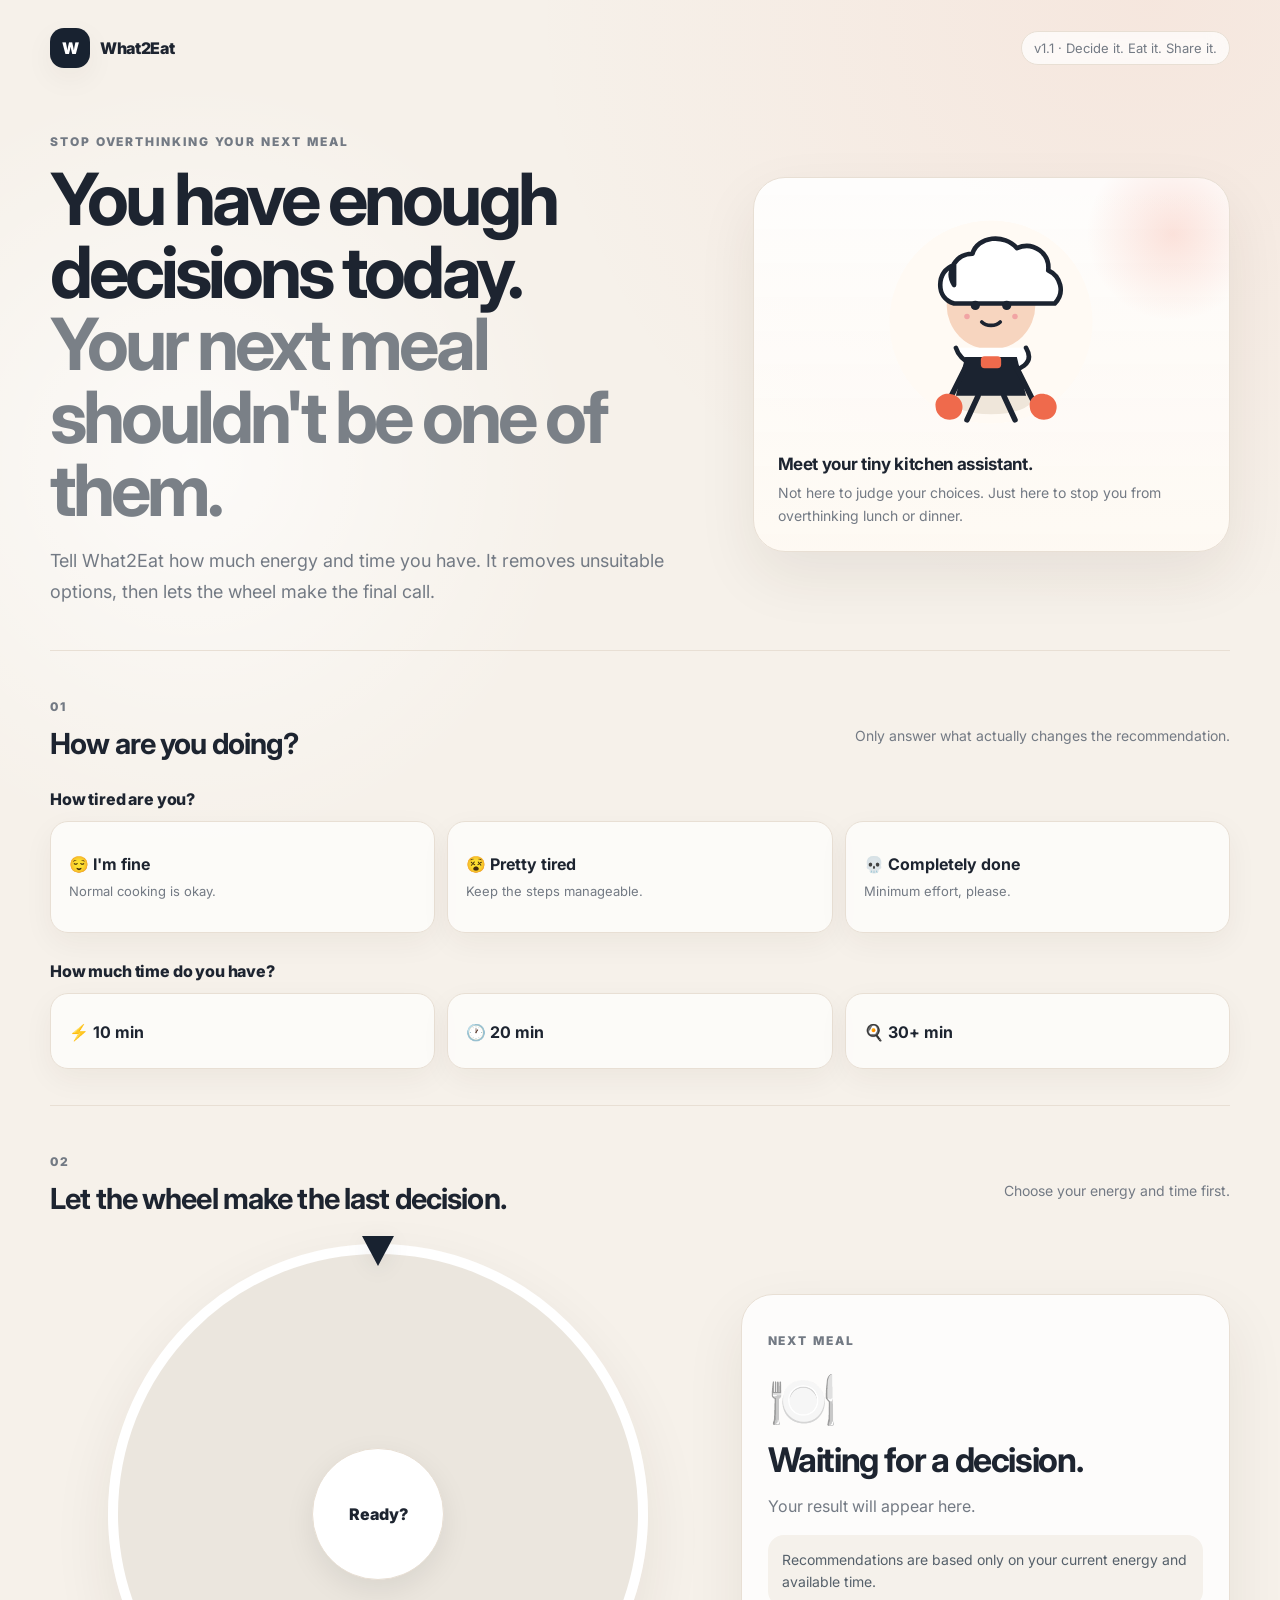
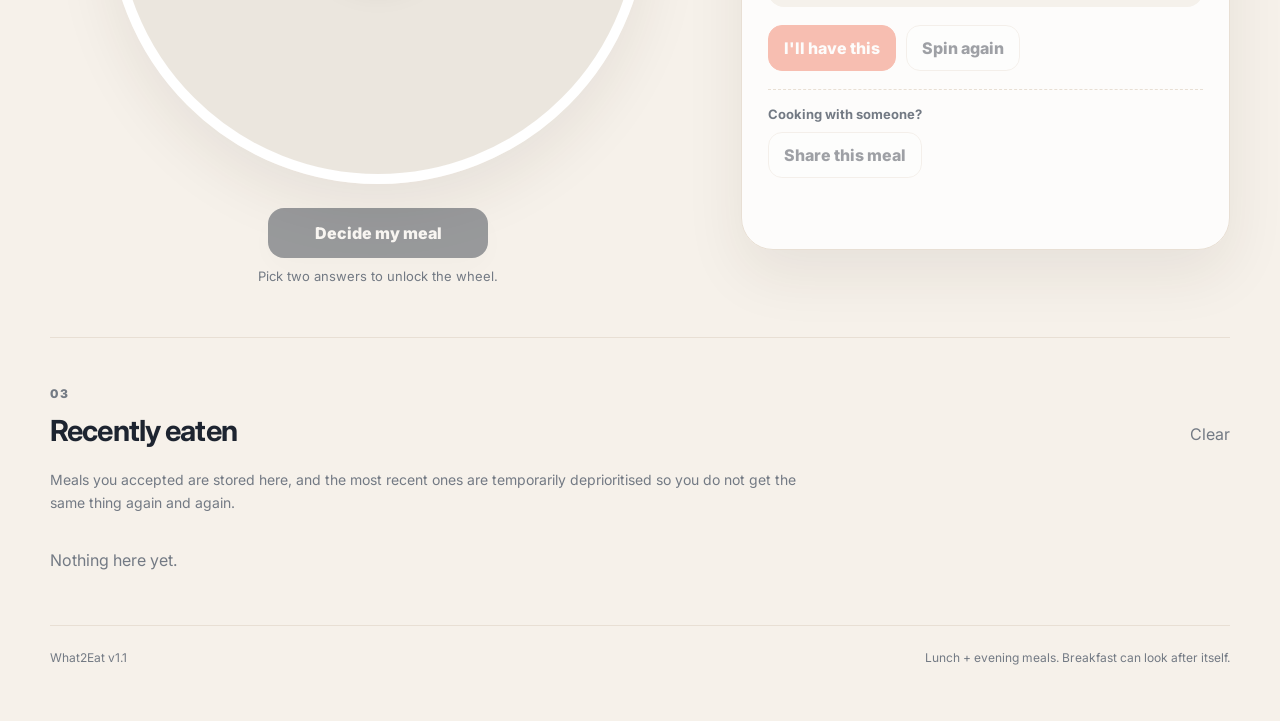
==== index.html @ 2f3a4f21 "Add files via upload" ====
<!doctype html>
<html lang="en">
<head>
  <meta charset="utf-8">
  <meta name="viewport" content="width=device-width,initial-scale=1">
  <meta name="theme-color" content="#f6f1ea">
  <meta name="description" content="What2Eat helps you decide your next meal based on your current energy and available time.">
  <title>What2Eat — Stop overthinking your next meal</title>
  <link rel="preconnect" href="https://fonts.googleapis.com">
  <link rel="preconnect" href="https://fonts.gstatic.com" crossorigin>
  <link href="https://fonts.googleapis.com/css2?family=Inter:wght@400;500;600;700;800;900&display=swap" rel="stylesheet">
  <link rel="stylesheet" href="./style.css">
</head>
<body>
  <main class="page">
    <header class="topbar">
      <a class="brand" href="./" aria-label="What2Eat home">
        <span class="brandmark">W</span>
        <span class="brandtext">What2Eat</span>
      </a>
      <span class="version">v1.1 · Decide it. Eat it. Share it.</span>
    </header>

    <section class="hero">
      <div class="hero-copy">
        <p class="eyebrow">STOP OVERTHINKING YOUR NEXT MEAL</p>
        <h1>You have enough decisions today.<br><span>Your next meal shouldn't be one of them.</span></h1>
        <p class="intro">Tell What2Eat how much energy and time you have. It removes unsuitable options, then lets the wheel make the final call.</p>
      </div>

      <aside class="chef-card" aria-label="What2Eat little chef illustration">
        <div class="chef-glow"></div>
        <svg class="chef-figure" viewBox="0 0 260 260" role="img" aria-label="Cute little chef mascot">
          <circle cx="130" cy="130" r="110" fill="#fffaf4"/>
          <ellipse cx="130" cy="214" rx="44" ry="16" fill="#efe6da"/>
          <circle cx="130" cy="112" r="48" fill="#f7d5bf"/>
          <path d="M90 90c-10-16 3-34 20-34 5-19 35-22 48-6 18-8 36 6 34 24 13 6 19 24 7 36H90c-10-3-15-11-15-20 0-10 5-18 15-22z" fill="#ffffff" stroke="#1b2330" stroke-width="5" stroke-linejoin="round"/>
          <path d="M92 158c10 34 96 34 76 0" fill="#ffffff" stroke="#1b2330" stroke-width="5" stroke-linecap="round"/>
          <circle cx="113" cy="112" r="5" fill="#1b2330"/>
          <circle cx="147" cy="112" r="5" fill="#1b2330"/>
          <path d="M120 130c5 5 15 5 20 0" stroke="#1b2330" stroke-width="4" stroke-linecap="round" fill="none"/>
          <path d="M102 168h56l10 42H92l10-42z" fill="#1b2330"/>
          <rect x="119" y="167" width="22" height="13" rx="4" fill="#ef6a4c"/>
          <path d="M105 174l-20 40" stroke="#1b2330" stroke-width="6" stroke-linecap="round"/>
          <path d="M155 174l20 40" stroke="#1b2330" stroke-width="6" stroke-linecap="round"/>
          <path d="M116 210l-12 26" stroke="#1b2330" stroke-width="6" stroke-linecap="round"/>
          <path d="M144 210l12 26" stroke="#1b2330" stroke-width="6" stroke-linecap="round"/>
          <path d="M80 208c12-2 23 8 18 20-6 13-27 9-28-6-1-7 3-12 10-14z" fill="#ef6a4c"/>
          <path d="M182 208c12-2 23 8 18 20-6 13-27 9-28-6-1-7 3-12 10-14z" fill="#ef6a4c"/>
          <circle cx="104" cy="124" r="3" fill="#f1a4a4"/>
          <circle cx="156" cy="124" r="3" fill="#f1a4a4"/>
        </svg>
        <div class="chef-caption">
          <strong>Meet your tiny kitchen assistant.</strong>
          <p>Not here to judge your choices. Just here to stop you from overthinking lunch or dinner.</p>
        </div>
      </aside>
    </section>

    <section class="block">
      <div class="heading">
        <div>
          <p class="step">01</p>
          <h2>How are you doing?</h2>
        </div>
        <p>Only answer what actually changes the recommendation.</p>
      </div>

      <div class="question">
        <p class="label">How tired are you?</p>
        <div class="grid three">
          <button class="choice" data-energy="fine" type="button">
            <b>😌 I'm fine</b>
            <span>Normal cooking is okay.</span>
          </button>
          <button class="choice" data-energy="tired" type="button">
            <b>😵 Pretty tired</b>
            <span>Keep the steps manageable.</span>
          </button>
          <button class="choice" data-energy="done" type="button">
            <b>💀 Completely done</b>
            <span>Minimum effort, please.</span>
          </button>
        </div>
      </div>

      <div class="question">
        <p class="label">How much time do you have?</p>
        <div class="grid three">
          <button class="choice time" data-time="10" type="button"><b>⚡ 10 min</b></button>
          <button class="choice time" data-time="20" type="button"><b>🕐 20 min</b></button>
          <button class="choice time" data-time="30plus" type="button"><b>🍳 30+ min</b></button>
        </div>
      </div>
    </section>

    <section class="block">
      <div class="heading">
        <div>
          <p class="step">02</p>
          <h2>Let the wheel make the last decision.</h2>
        </div>
        <p id="matchSummary">Choose your energy and time first.</p>
      </div>

      <div class="layout">
        <div class="wheelcol">
          <div class="wheelwrap">
            <div class="pointer" aria-hidden="true"></div>
            <div id="wheel" class="wheel"></div>
            <div id="labels" class="labels"></div>
            <div class="hub"><span id="hubText">Ready?</span></div>
          </div>
          <button id="spin" class="primary" type="button" disabled>Decide my meal</button>
          <p id="status" class="status">Pick two answers to unlock the wheel.</p>
        </div>

        <aside class="result">
          <p class="step">NEXT MEAL</p>
          <div id="emoji" class="emoji">🍽️</div>
          <h3 id="mealName">Waiting for a decision.</h3>
          <p id="meta" class="muted">Your result will appear here.</p>
          <div id="why" class="why">Recommendations are based only on your current energy and available time.</div>

          <div class="actions">
            <button id="accept" class="accept" type="button" disabled>I'll have this</button>
            <button id="again" class="secondary" type="button" disabled>Spin again</button>
          </div>

          <div class="share-panel">
            <p class="share-label">Cooking with someone?</p>
            <button id="share" class="share" type="button" disabled>Share this meal</button>
          </div>

          <p id="message" class="message"></p>
        </aside>
      </div>
    </section>

    <section class="block">
      <div class="heading">
        <div>
          <p class="step">03</p>
          <h2>Recently eaten</h2>
        </div>
        <button id="clear" class="clear" type="button">Clear</button>
      </div>
      <p class="recent-copy">Meals you accepted are stored here, and the most recent ones are temporarily deprioritised so you do not get the same thing again and again.</p>
      <div id="history" class="history">
        <p class="muted">Nothing here yet.</p>
      </div>
    </section>

    <footer>
      <span>What2Eat v1.1</span>
      <span>Lunch + evening meals. Breakfast can look after itself.</span>
    </footer>
  </main>

  <script src="./app.js"></script>
</body>
</html>
---- style.css ----
:root{
  --bg:#f6f1ea;
  --card:#fffdfa;
  --card-2:#fffaf4;
  --text:#1d2430;
  --muted:#737a84;
  --line:#e8dfd4;
  --dark:#182230;
  --accent:#ef6a4c;
  --accent-dark:#da5a3d;
  --accent-soft:#fff0eb;
  --shadow:0 24px 60px rgba(53,41,26,.08);
  --shadow-soft:0 10px 30px rgba(53,41,26,.05);
  --radius-lg:28px;
  --radius-md:18px;
}

*{box-sizing:border-box}
html{scroll-behavior:smooth}
body{
  margin:0;
  color:var(--text);
  font-family:"Inter",-apple-system,BlinkMacSystemFont,"Segoe UI",sans-serif;
  background:
    radial-gradient(circle at 90% 0%, rgba(239,106,76,.08), transparent 24%),
    radial-gradient(circle at 15% 20%, rgba(255,255,255,.7), transparent 18%),
    var(--bg);
}
button,a{font:inherit}
button{cursor:pointer}

.page{
  width:min(1180px,calc(100% - 32px));
  margin:auto;
  padding:28px 0 56px;
}

.topbar{
  display:flex;
  justify-content:space-between;
  align-items:center;
  gap:16px;
}
.brand{
  display:flex;
  align-items:center;
  gap:10px;
  color:var(--text);
  text-decoration:none;
}
.brandmark{
  width:40px;
  height:40px;
  border-radius:14px;
  background:var(--dark);
  color:white;
  display:grid;
  place-items:center;
  font-weight:900;
  box-shadow:var(--shadow-soft);
}
.brandtext{
  font-weight:850;
  letter-spacing:-.02em;
}
.version{
  font-size:13px;
  color:var(--muted);
  border:1px solid var(--line);
  border-radius:999px;
  background:rgba(255,255,255,.72);
  padding:8px 12px;
  backdrop-filter:blur(10px);
}

.hero{
  display:grid;
  grid-template-columns:minmax(0,1.05fr) minmax(280px,.75fr);
  gap:34px;
  align-items:center;
  padding:54px 0 42px;
}
.eyebrow,.step{
  font-size:12px;
  font-weight:850;
  letter-spacing:.16em;
  color:var(--muted);
}
h1{
  margin:14px 0 18px;
  font-size:clamp(42px,6vw,72px);
  line-height:1.01;
  letter-spacing:-.055em;
}
h1 span{color:#7a8087}
.intro{
  max-width:700px;
  margin:0;
  font-size:18px;
  line-height:1.75;
  color:var(--muted);
}

.chef-card{
  position:relative;
  overflow:hidden;
  border:1px solid var(--line);
  border-radius:32px;
  background:linear-gradient(180deg, rgba(255,255,255,.88), rgba(255,250,244,.92));
  padding:24px;
  box-shadow:var(--shadow);
}
.chef-glow{
  position:absolute;
  width:180px;
  height:180px;
  right:-34px;
  top:-34px;
  background:radial-gradient(circle, rgba(239,106,76,.18), transparent 68%);
  pointer-events:none;
}
.chef-figure{
  display:block;
  width:min(100%,240px);
  margin:0 auto 12px;
}
.chef-caption strong{
  display:block;
  font-size:17px;
  margin-bottom:8px;
  letter-spacing:-.02em;
}
.chef-caption p{
  margin:0;
  color:var(--muted);
  font-size:14px;
  line-height:1.6;
}

.block{
  border-top:1px solid var(--line);
  padding:36px 0;
}
.heading{
  display:flex;
  justify-content:space-between;
  align-items:end;
  gap:20px;
  margin-bottom:28px;
}
.heading h2{
  margin:6px 0 0;
  font-size:29px;
  letter-spacing:-.03em;
}
.heading > p{
  max-width:400px;
  color:var(--muted);
  font-size:14px;
  line-height:1.55;
  text-align:right;
}
.question + .question{margin-top:28px}
.label{
  margin:0 0 12px;
  font-weight:800;
  letter-spacing:-.01em;
}
.grid{
  display:grid;
  gap:12px;
}
.grid.three{
  grid-template-columns:repeat(3,1fr);
}
.choice{
  min-height:112px;
  text-align:left;
  border:1px solid var(--line);
  border-radius:var(--radius-md);
  background:rgba(255,255,255,.7);
  padding:18px 18px 16px;
  color:var(--text);
  transition:transform .16s ease, background .16s ease, border-color .16s ease, box-shadow .16s ease;
  box-shadow:var(--shadow-soft);
}
.choice:hover{
  transform:translateY(-2px);
  border-color:#d4c8b8;
}
.choice.selected{
  background:var(--dark);
  color:white;
  border-color:var(--dark);
}
.choice.selected span{color:#c9d0d8}
.choice b{
  display:block;
  font-size:16px;
  margin-bottom:8px;
}
.choice span{
  display:block;
  font-size:13px;
  line-height:1.5;
  color:var(--muted);
}
.choice.time{
  min-height:76px;
  display:flex;
  align-items:center;
}
.choice.time b{margin:0}

.layout{
  display:grid;
  grid-template-columns:minmax(0,1.1fr) minmax(330px,.82fr);
  gap:34px;
  align-items:center;
}
.wheelcol{
  display:flex;
  flex-direction:column;
  align-items:center;
}
.wheelwrap{
  position:relative;
  width:min(72vw,540px);
  aspect-ratio:1;
}
.pointer{
  position:absolute;
  z-index:8;
  left:50%;
  top:-8px;
  transform:translateX(-50%);
  width:0;
  height:0;
  border-left:16px solid transparent;
  border-right:16px solid transparent;
  border-top:30px solid var(--dark);
  filter:drop-shadow(0 6px 10px rgba(24,34,48,.08));
}
.wheel{
  position:absolute;
  inset:0;
  border-radius:50%;
  border:10px solid #ffffff;
  box-shadow:var(--shadow);
  transition:transform 1.35s cubic-bezier(.16,.77,.2,1);
}
.labels{
  position:absolute;
  inset:0;
  pointer-events:none;
}
.wheel-label{
  position:absolute;
  transform:translate(-50%,-50%);
  max-width:104px;
  text-align:center;
  font-size:12px;
  line-height:1.16;
  font-weight:800;
  color:#27303a;
  text-shadow:0 1px 0 rgba(255,255,255,.7);
}
.hub{
  position:absolute;
  z-index:5;
  left:50%;
  top:50%;
  transform:translate(-50%,-50%);
  width:132px;
  height:132px;
  border-radius:50%;
  background:white;
  border:1px solid var(--line);
  box-shadow:0 10px 30px rgba(0,0,0,.08);
  display:grid;
  place-items:center;
  text-align:center;
  padding:14px;
  font-weight:850;
}
.primary{
  margin-top:24px;
  border:0;
  border-radius:16px;
  background:var(--dark);
  color:white;
  min-width:220px;
  padding:15px 22px;
  font-weight:850;
  box-shadow:var(--shadow-soft);
}
.primary:disabled,
.accept:disabled,
.secondary:disabled,
.share:disabled{
  opacity:.42;
  cursor:not-allowed;
}
.status{
  min-height:20px;
  margin-top:10px;
  color:var(--muted);
  font-size:13px;
}

.result{
  border:1px solid var(--line);
  border-radius:32px;
  background:rgba(255,255,255,.82);
  box-shadow:var(--shadow);
  padding:26px;
}
.emoji{
  font-size:56px;
  margin:18px 0 8px;
}
.result h3{
  margin:0 0 10px;
  font-size:34px;
  line-height:1.04;
  letter-spacing:-.04em;
}
.muted{
  color:var(--muted);
  line-height:1.55;
}
.why{
  margin-top:16px;
  border-radius:16px;
  background:#f5f1eb;
  padding:14px;
  color:#55606a;
  font-size:14px;
  line-height:1.58;
}
.actions{
  display:flex;
  flex-wrap:wrap;
  gap:10px;
  margin-top:18px;
}
.accept,.secondary,.share{
  border-radius:14px;
  padding:12px 15px;
  font-weight:800;
}
.accept{
  border:1px solid var(--accent);
  background:var(--accent);
  color:white;
}
.accept:hover{background:var(--accent-dark)}
.secondary,.share{
  border:1px solid var(--line);
  background:white;
  color:var(--text);
}
.share-panel{
  margin-top:18px;
  padding-top:16px;
  border-top:1px dashed var(--line);
}
.share-label{
  margin:0 0 10px;
  color:var(--muted);
  font-size:13px;
  font-weight:700;
}
.message{
  min-height:18px;
  margin-top:14px;
  color:#bc4b35;
  font-size:13px;
  font-weight:700;
}

.clear{
  border:0;
  background:none;
  color:var(--muted);
  padding:4px 0;
}
.recent-copy{
  max-width:760px;
  margin:-8px 0 18px;
  color:var(--muted);
  font-size:14px;
  line-height:1.65;
}
.history{
  display:grid;
  grid-template-columns:repeat(3,1fr);
  gap:12px;
}
.historyitem{
  border:1px solid var(--line);
  border-radius:18px;
  background:rgba(255,255,255,.68);
  box-shadow:var(--shadow-soft);
  padding:14px;
}
.historyitem strong{
  display:block;
  letter-spacing:-.01em;
}
.historyitem span{
  display:block;
  margin-top:6px;
  color:var(--muted);
  font-size:12px;
}

footer{
  border-top:1px solid var(--line);
  padding-top:24px;
  color:var(--muted);
  font-size:12px;
  display:flex;
  justify-content:space-between;
  gap:16px;
}

button:focus-visible,
a:focus-visible{
  outline:3px solid rgba(239,106,76,.26);
  outline-offset:3px;
}

@media (max-width: 900px){
  .hero,.layout{
    grid-template-columns:1fr;
  }
  .chef-card{
    max-width:460px;
  }
  .wheelwrap{
    width:min(88vw,520px);
  }
  .history{
    grid-template-columns:1fr 1fr;
  }
}
@media (max-width: 640px){
  .page{
    width:min(100% - 24px,1180px);
    padding-top:18px;
  }
  .version{
    display:none;
  }
  .hero{
    padding:42px 0 34px;
  }
  h1{
    font-size:44px;
  }
  .intro{
    font-size:16px;
  }
  .heading{
    display:block;
  }
  .heading > p{
    text-align:left;
    margin-top:10px;
  }
  .grid.three{
    grid-template-columns:1fr;
  }
  .choice{
    min-height:auto;
  }
  .choice.time{
    min-height:66px;
  }
  .wheel-label{
    max-width:84px;
    font-size:10px;
  }
  .hub{
    width:106px;
    height:106px;
    font-size:13px;
  }
  .history{
    grid-template-columns:1fr;
  }
  footer{
    display:block;
  }
}
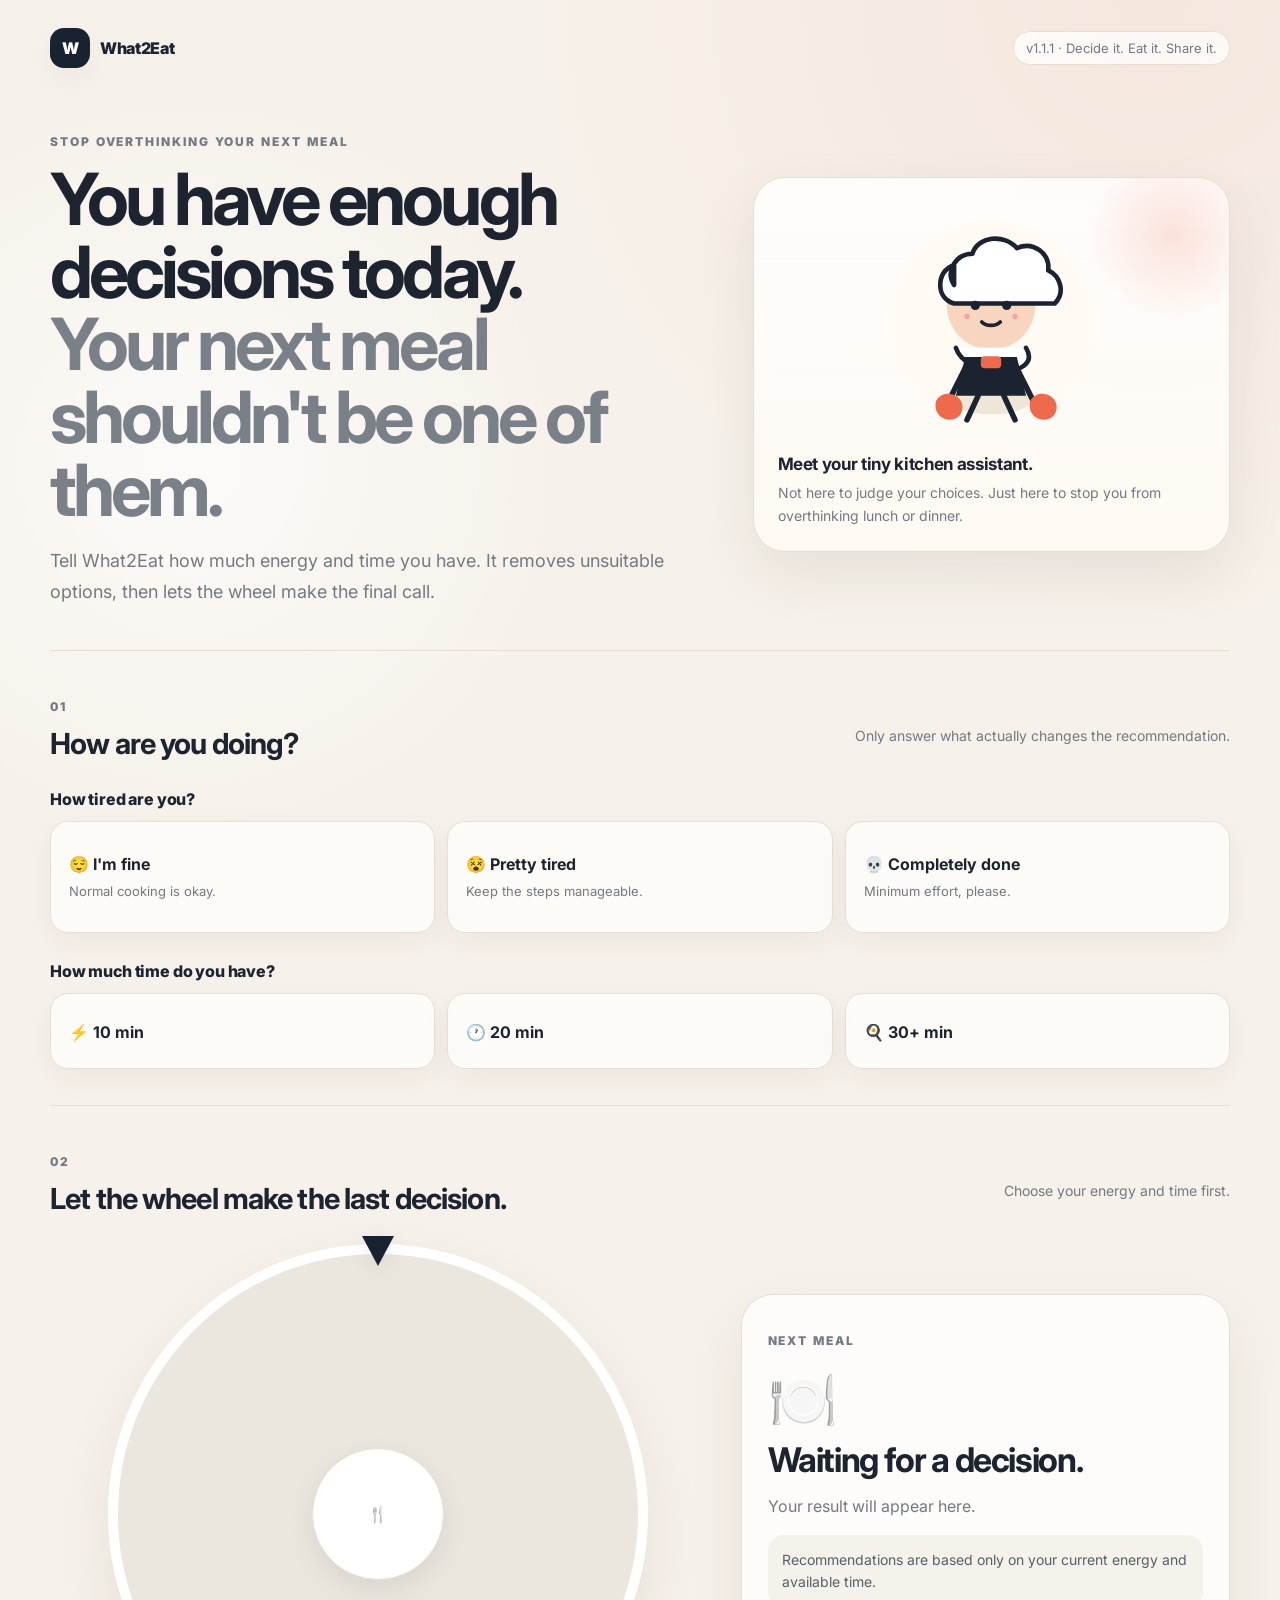
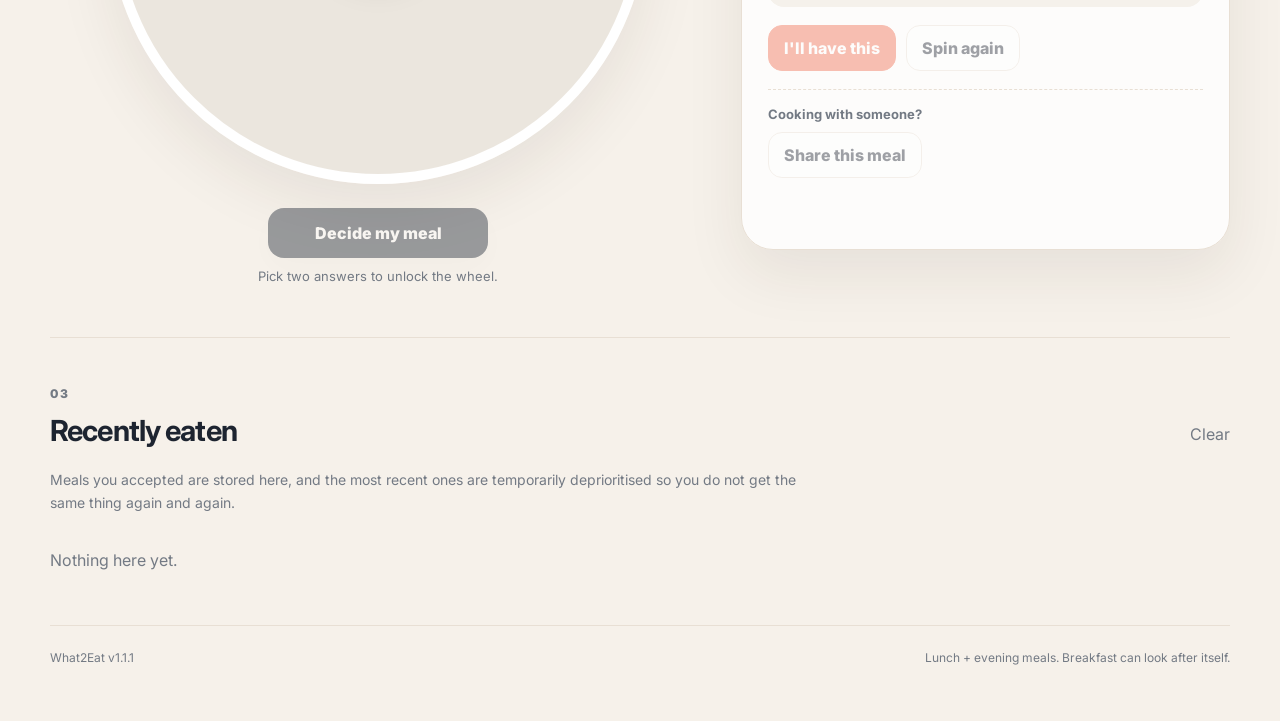
==== commit f8490100: "Add files via upload" ====
--- a/index.html
+++ b/index.html
@@ -18,7 +18,7 @@
         <span class="brandmark">W</span>
         <span class="brandtext">What2Eat</span>
       </a>
-      <span class="version">v1.1 · Decide it. Eat it. Share it.</span>
+      <span class="version">v1.1.1 · Decide it. Eat it. Share it.</span>
     </header>
 
     <section class="hero">
@@ -109,7 +109,7 @@
             <div class="pointer" aria-hidden="true"></div>
             <div id="wheel" class="wheel"></div>
             <div id="labels" class="labels"></div>
-            <div class="hub"><span id="hubText">Ready?</span></div>
+            <div class="hub" aria-hidden="true"><span id="hubText">🍴</span></div>
           </div>
           <button id="spin" class="primary" type="button" disabled>Decide my meal</button>
           <p id="status" class="status">Pick two answers to unlock the wheel.</p>
@@ -152,7 +152,7 @@
     </section>
 
     <footer>
-      <span>What2Eat v1.1</span>
+      <span>What2Eat v1.1.1</span>
       <span>Lunch + evening meals. Breakfast can look after itself.</span>
     </footer>
   </main>
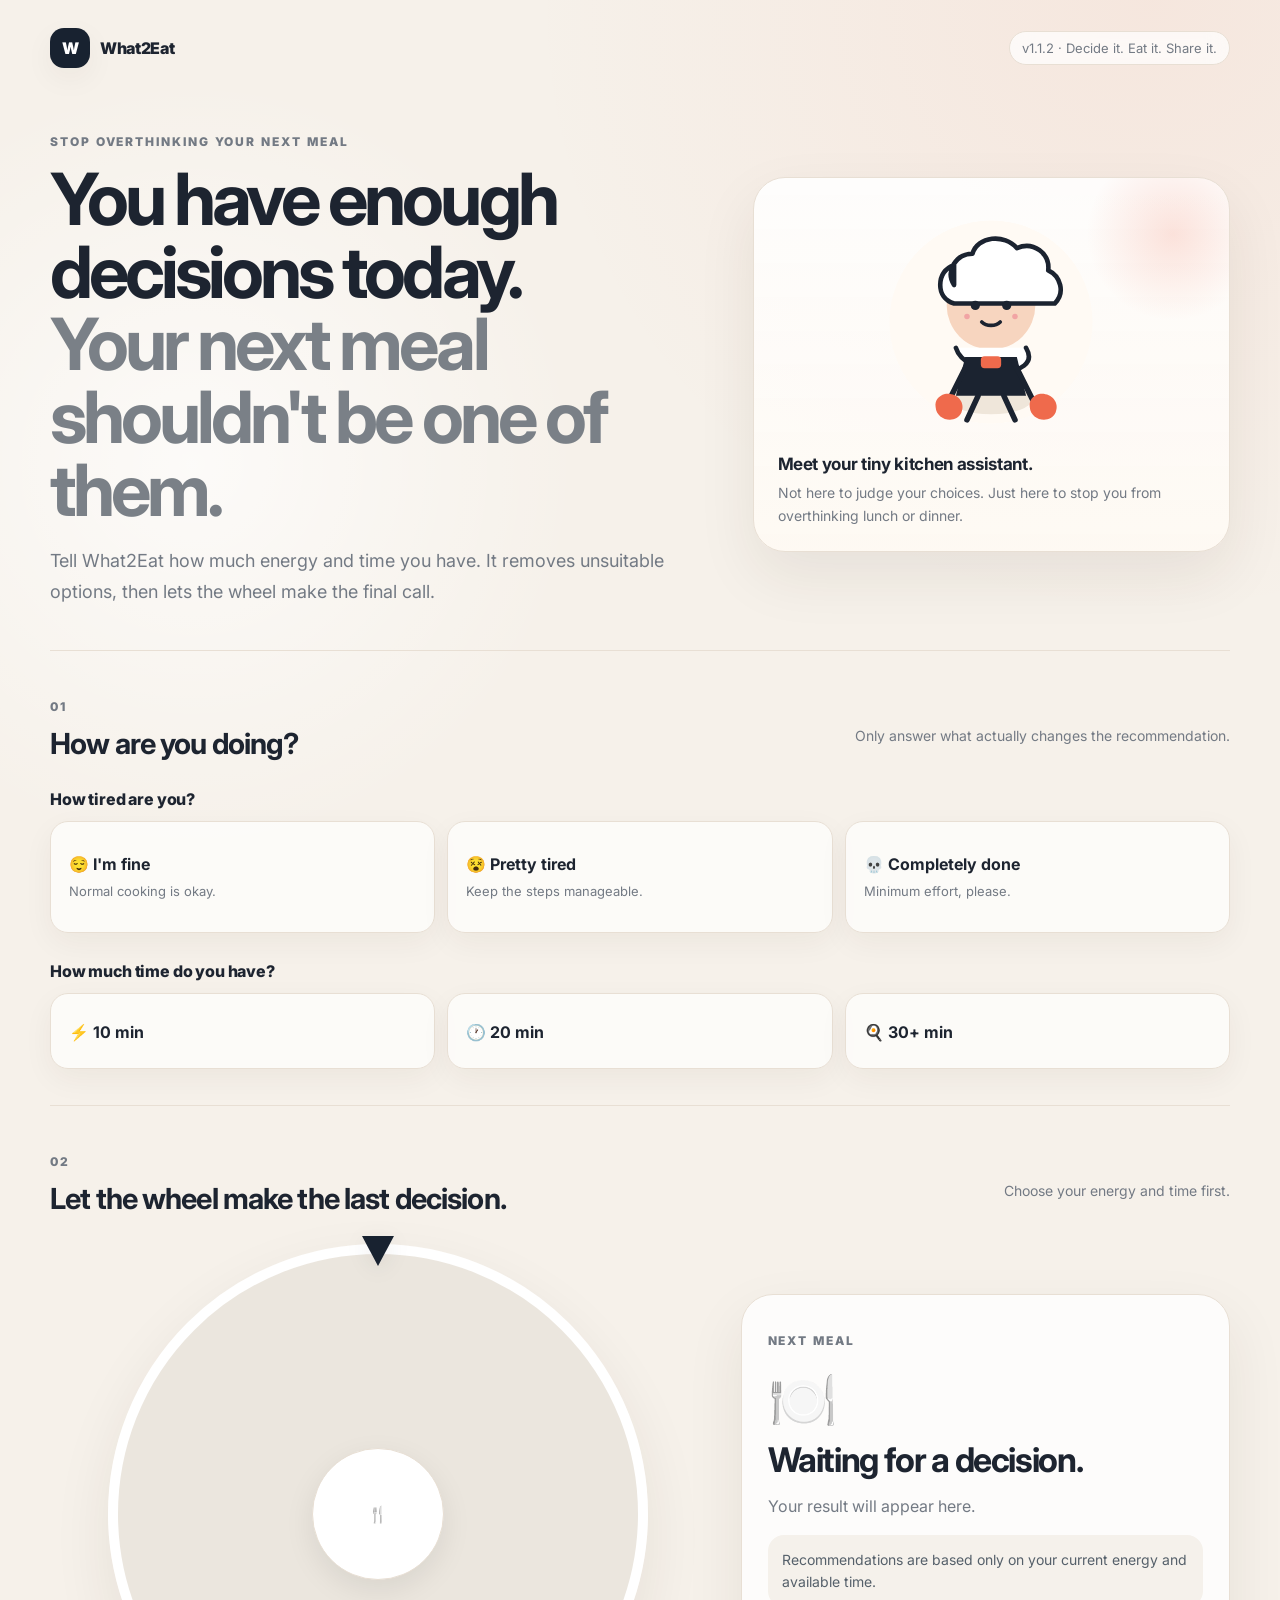
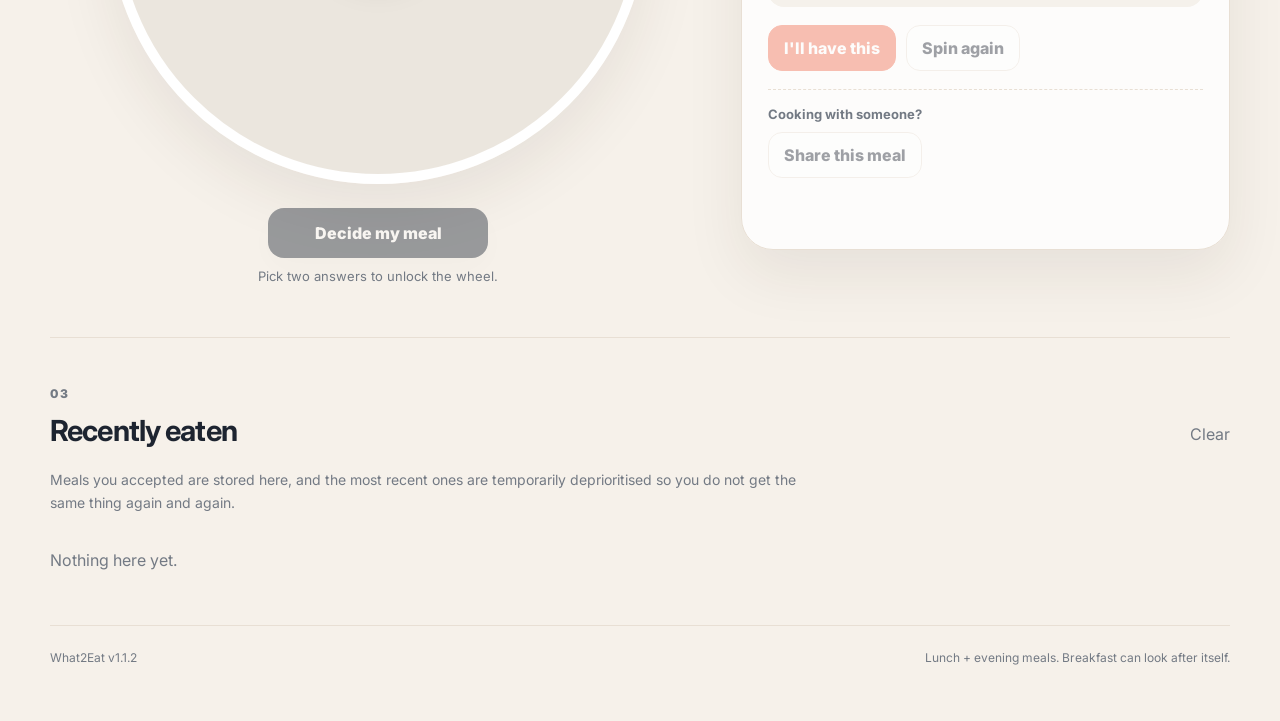
==== commit f6d64166: "Add files via upload" ====
--- a/index.html
+++ b/index.html
@@ -9,7 +9,7 @@
   <link rel="preconnect" href="https://fonts.googleapis.com">
   <link rel="preconnect" href="https://fonts.gstatic.com" crossorigin>
   <link href="https://fonts.googleapis.com/css2?family=Inter:wght@400;500;600;700;800;900&display=swap" rel="stylesheet">
-  <link rel="stylesheet" href="./style.css">
+  <link rel="stylesheet" href="./style.css?v=1.1.2">
 </head>
 <body>
   <main class="page">
@@ -18,7 +18,7 @@
         <span class="brandmark">W</span>
         <span class="brandtext">What2Eat</span>
       </a>
-      <span class="version">v1.1.1 · Decide it. Eat it. Share it.</span>
+      <span class="version">v1.1.2 · Decide it. Eat it. Share it.</span>
     </header>
 
     <section class="hero">
@@ -108,8 +108,7 @@
           <div class="wheelwrap">
             <div class="pointer" aria-hidden="true"></div>
             <div id="wheel" class="wheel"></div>
-            <div id="labels" class="labels"></div>
-            <div class="hub" aria-hidden="true"><span id="hubText">🍴</span></div>
+              <div class="hub" aria-hidden="true"><span id="hubText">🍴</span></div>
           </div>
           <button id="spin" class="primary" type="button" disabled>Decide my meal</button>
           <p id="status" class="status">Pick two answers to unlock the wheel.</p>
@@ -152,11 +151,11 @@
     </section>
 
     <footer>
-      <span>What2Eat v1.1.1</span>
+      <span>What2Eat v1.1.2</span>
       <span>Lunch + evening meals. Breakfast can look after itself.</span>
     </footer>
   </main>
 
-  <script src="./app.js"></script>
+  <script src="./app.js?v=1.1.2"></script>
 </body>
 </html>
--- a/style.css
+++ b/style.css
@@ -250,22 +250,6 @@
   box-shadow:var(--shadow);
   transition:transform 1.35s cubic-bezier(.16,.77,.2,1);
 }
-.labels{
-  position:absolute;
-  inset:0;
-  pointer-events:none;
-}
-.wheel-label{
-  position:absolute;
-  transform:translate(-50%,-50%);
-  max-width:104px;
-  text-align:center;
-  font-size:12px;
-  line-height:1.16;
-  font-weight:800;
-  color:#27303a;
-  text-shadow:0 1px 0 rgba(255,255,255,.7);
-}
 .hub{
   position:absolute;
   z-index:5;
@@ -479,10 +463,6 @@
   .choice.time{
     min-height:66px;
   }
-  .wheel-label{
-    max-width:84px;
-    font-size:10px;
-  }
   .hub{
     width:106px;
     height:106px;
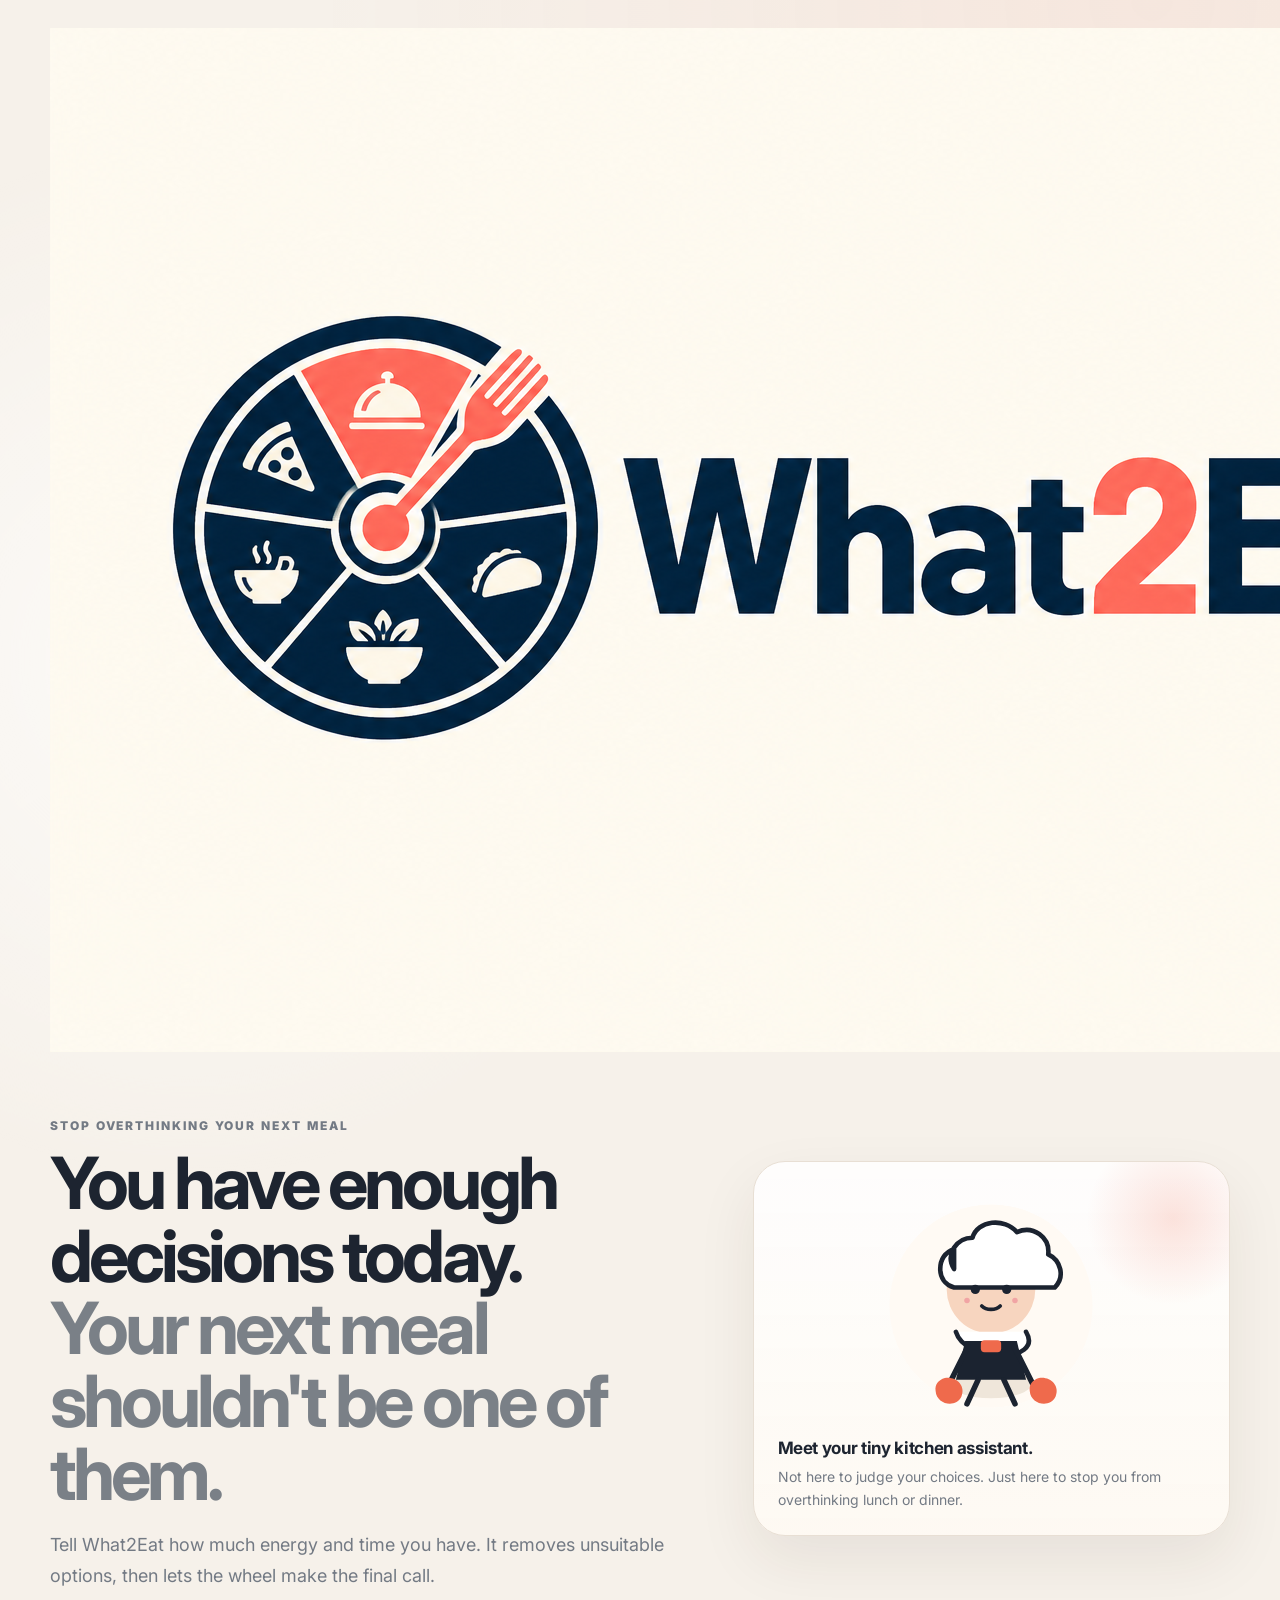
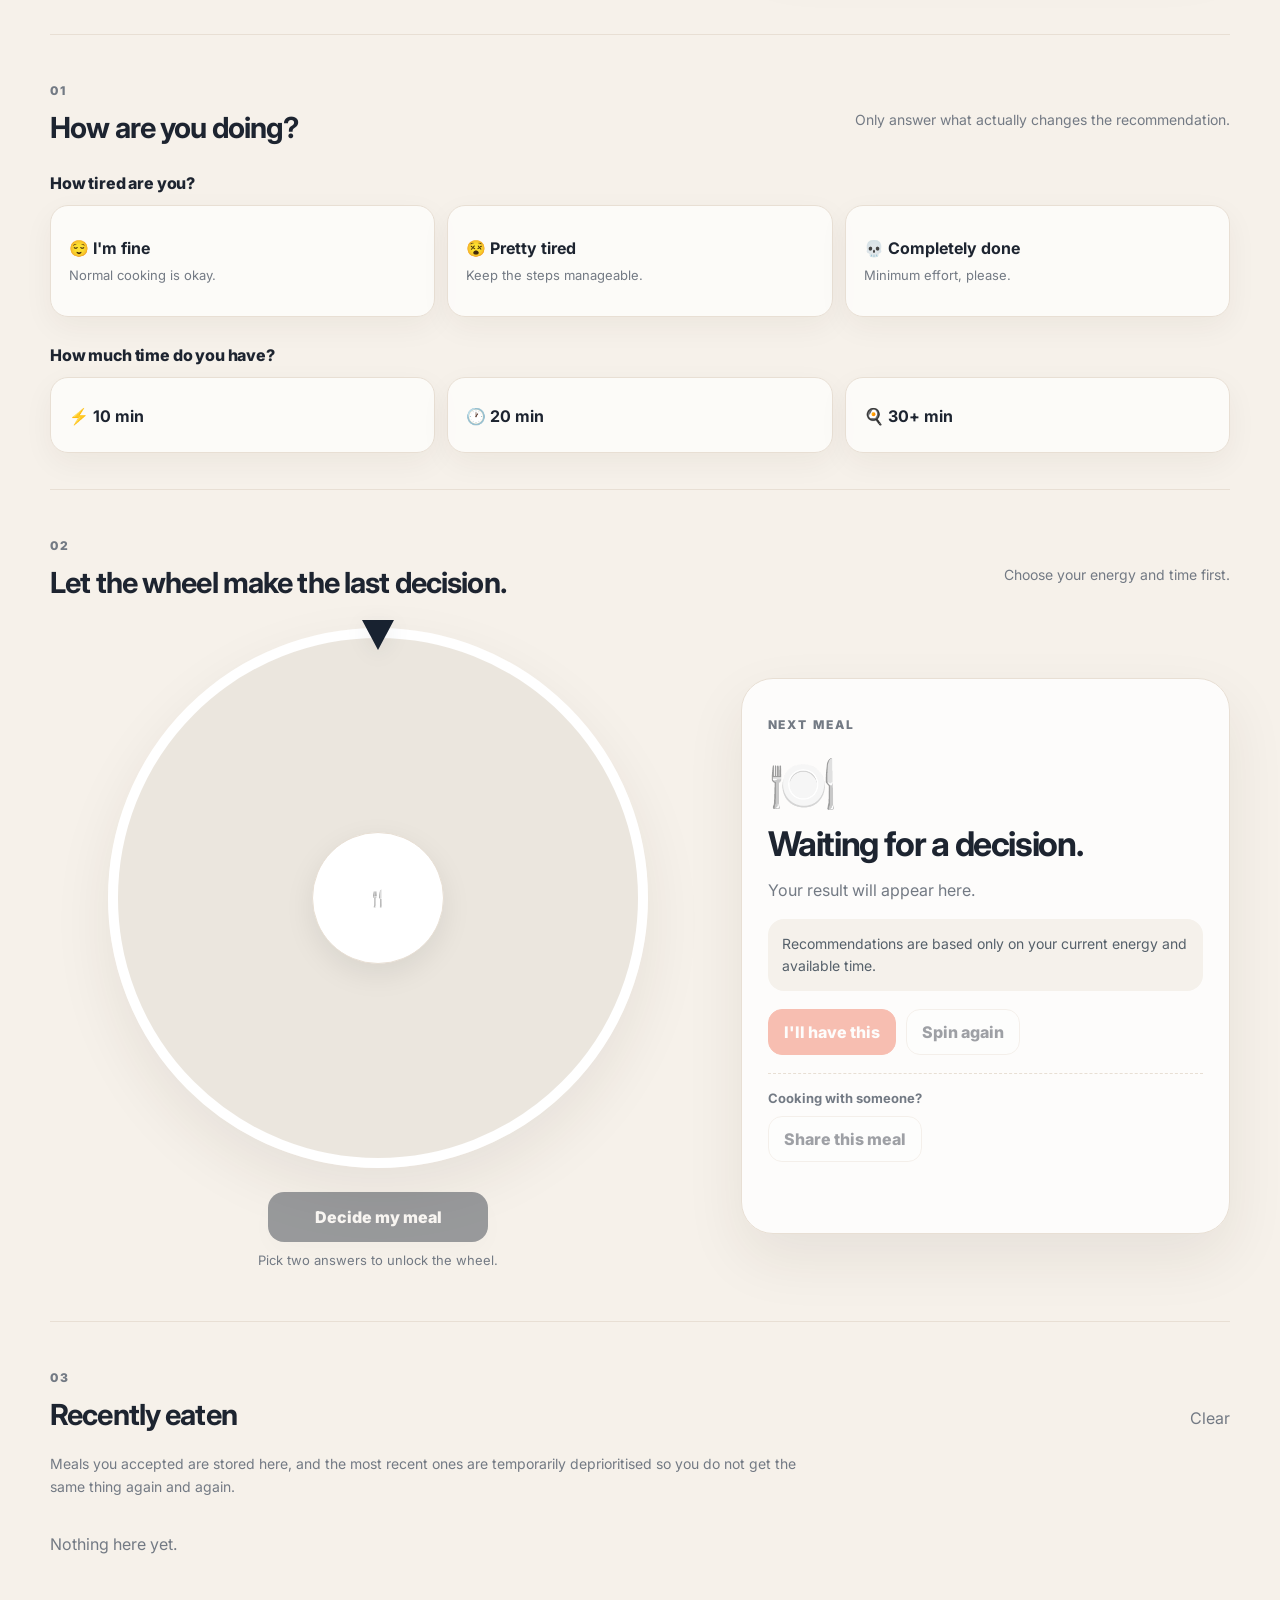
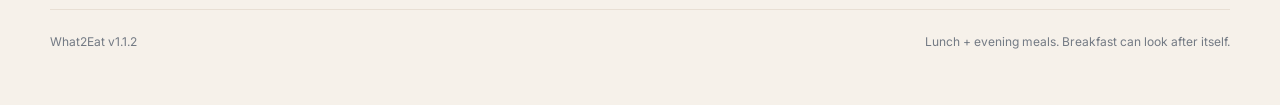
==== commit 079f9d17: "Replace brand text with logo image" ====
--- a/index.html
+++ b/index.html
@@ -15,8 +15,11 @@
   <main class="page">
     <header class="topbar">
       <a class="brand" href="./" aria-label="What2Eat home">
-        <span class="brandmark">W</span>
-        <span class="brandtext">What2Eat</span>
+        <img
+          src="./what2eat-logo.png"
+          alt="What2Eat"
+          class="brand-logo"
+        >
       </a>
       <span class="version">v1.1.2 · Decide it. Eat it. Share it.</span>
     </header>
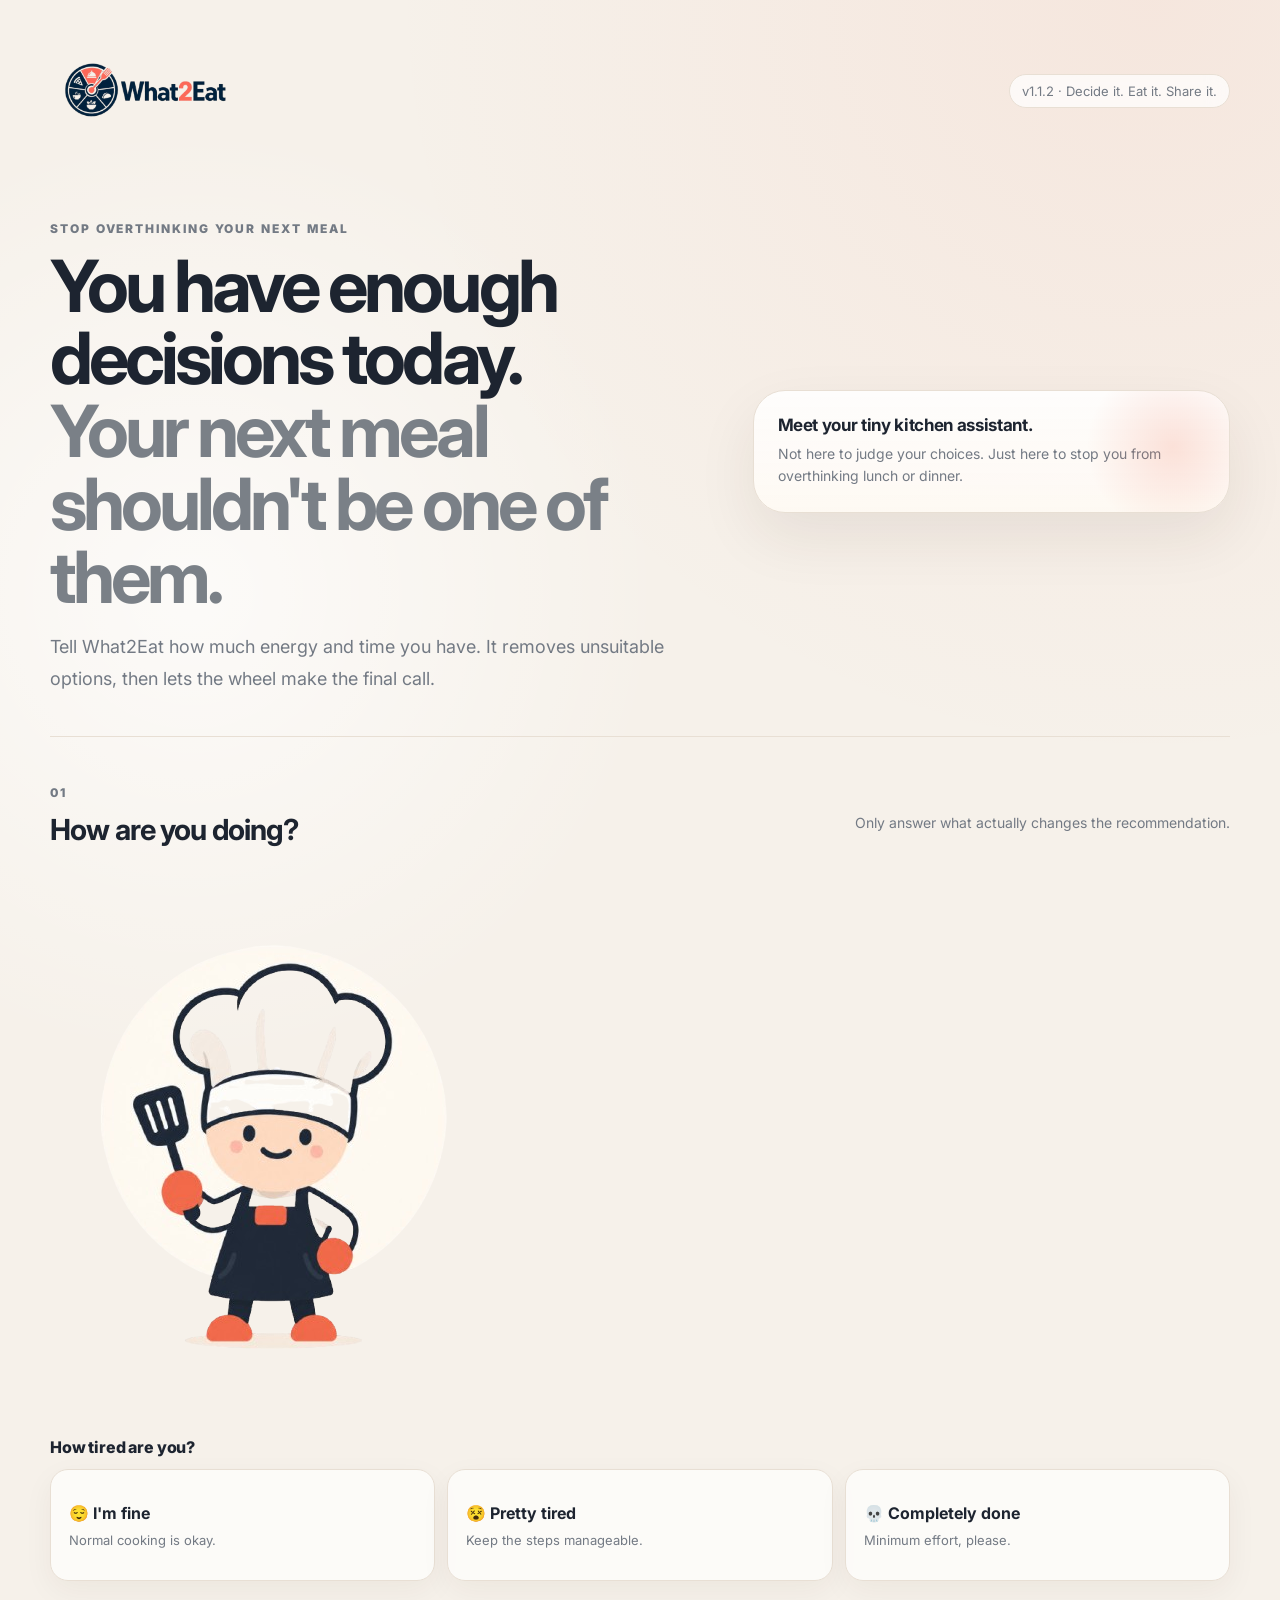
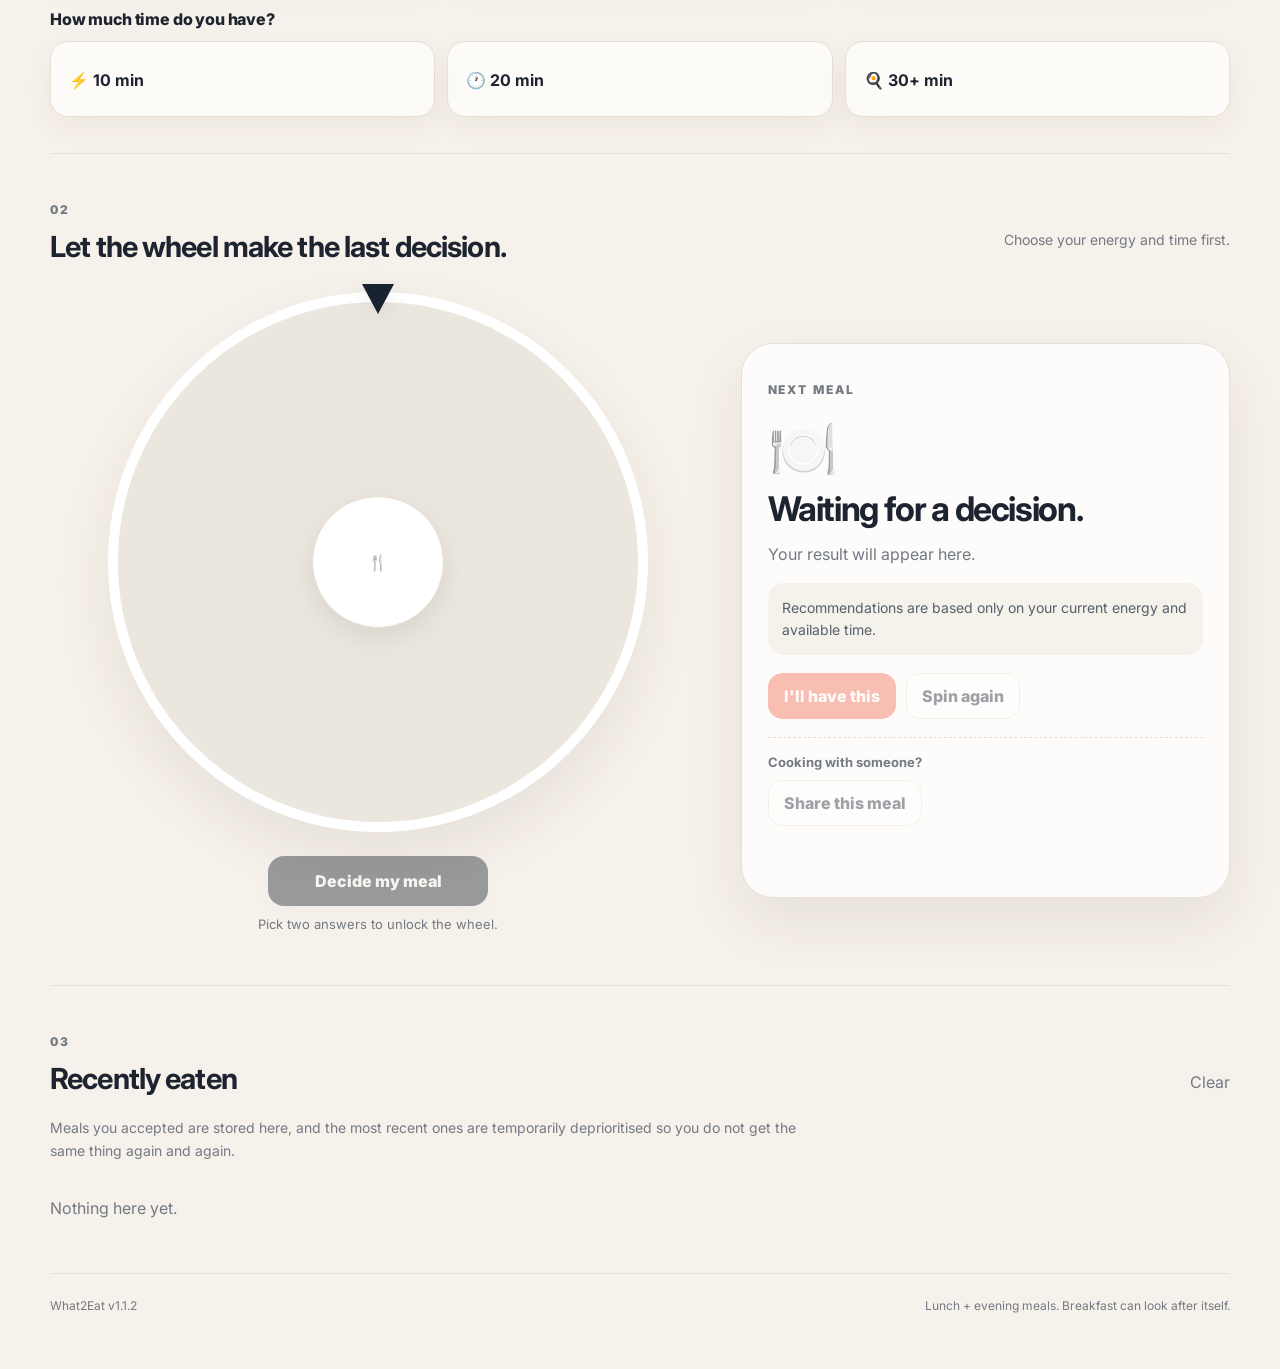
==== commit dd5a9da4: "Replace SVG chef illustration with image Removed SVG chef illustration and added an image of the che" ====
--- a/index.html
+++ b/index.html
@@ -33,26 +33,7 @@
 
       <aside class="chef-card" aria-label="What2Eat little chef illustration">
         <div class="chef-glow"></div>
-        <svg class="chef-figure" viewBox="0 0 260 260" role="img" aria-label="Cute little chef mascot">
-          <circle cx="130" cy="130" r="110" fill="#fffaf4"/>
-          <ellipse cx="130" cy="214" rx="44" ry="16" fill="#efe6da"/>
-          <circle cx="130" cy="112" r="48" fill="#f7d5bf"/>
-          <path d="M90 90c-10-16 3-34 20-34 5-19 35-22 48-6 18-8 36 6 34 24 13 6 19 24 7 36H90c-10-3-15-11-15-20 0-10 5-18 15-22z" fill="#ffffff" stroke="#1b2330" stroke-width="5" stroke-linejoin="round"/>
-          <path d="M92 158c10 34 96 34 76 0" fill="#ffffff" stroke="#1b2330" stroke-width="5" stroke-linecap="round"/>
-          <circle cx="113" cy="112" r="5" fill="#1b2330"/>
-          <circle cx="147" cy="112" r="5" fill="#1b2330"/>
-          <path d="M120 130c5 5 15 5 20 0" stroke="#1b2330" stroke-width="4" stroke-linecap="round" fill="none"/>
-          <path d="M102 168h56l10 42H92l10-42z" fill="#1b2330"/>
-          <rect x="119" y="167" width="22" height="13" rx="4" fill="#ef6a4c"/>
-          <path d="M105 174l-20 40" stroke="#1b2330" stroke-width="6" stroke-linecap="round"/>
-          <path d="M155 174l20 40" stroke="#1b2330" stroke-width="6" stroke-linecap="round"/>
-          <path d="M116 210l-12 26" stroke="#1b2330" stroke-width="6" stroke-linecap="round"/>
-          <path d="M144 210l12 26" stroke="#1b2330" stroke-width="6" stroke-linecap="round"/>
-          <path d="M80 208c12-2 23 8 18 20-6 13-27 9-28-6-1-7 3-12 10-14z" fill="#ef6a4c"/>
-          <path d="M182 208c12-2 23 8 18 20-6 13-27 9-28-6-1-7 3-12 10-14z" fill="#ef6a4c"/>
-          <circle cx="104" cy="124" r="3" fill="#f1a4a4"/>
-          <circle cx="156" cy="124" r="3" fill="#f1a4a4"/>
-        </svg>
+        
         <div class="chef-caption">
           <strong>Meet your tiny kitchen assistant.</strong>
           <p>Not here to judge your choices. Just here to stop you from overthinking lunch or dinner.</p>
@@ -68,7 +49,13 @@
         </div>
         <p>Only answer what actually changes the recommendation.</p>
       </div>
-
+      
+      <img
+        src="./chef-assistant.png"
+        alt="What2Eat chef assistant"
+        class="chef-image"
+      >
+      
       <div class="question">
         <p class="label">How tired are you?</p>
         <div class="grid three">
--- a/style.css
+++ b/style.css
@@ -49,20 +49,16 @@
   color:var(--text);
   text-decoration:none;
 }
-.brandmark{
-  width:40px;
-  height:40px;
-  border-radius:14px;
-  background:var(--dark);
-  color:white;
-  display:grid;
-  place-items:center;
-  font-weight:900;
-  box-shadow:var(--shadow-soft);
-}
-.brandtext{
-  font-weight:850;
-  letter-spacing:-.02em;
+.brand-logo{
+  display:block;
+  width:190px;
+  height:auto;
+  object-fit:contain;
+}
+@media (max-width:640px){
+  .brand-logo{
+    width:150px;
+  }
 }
 .version{
   font-size:13px;
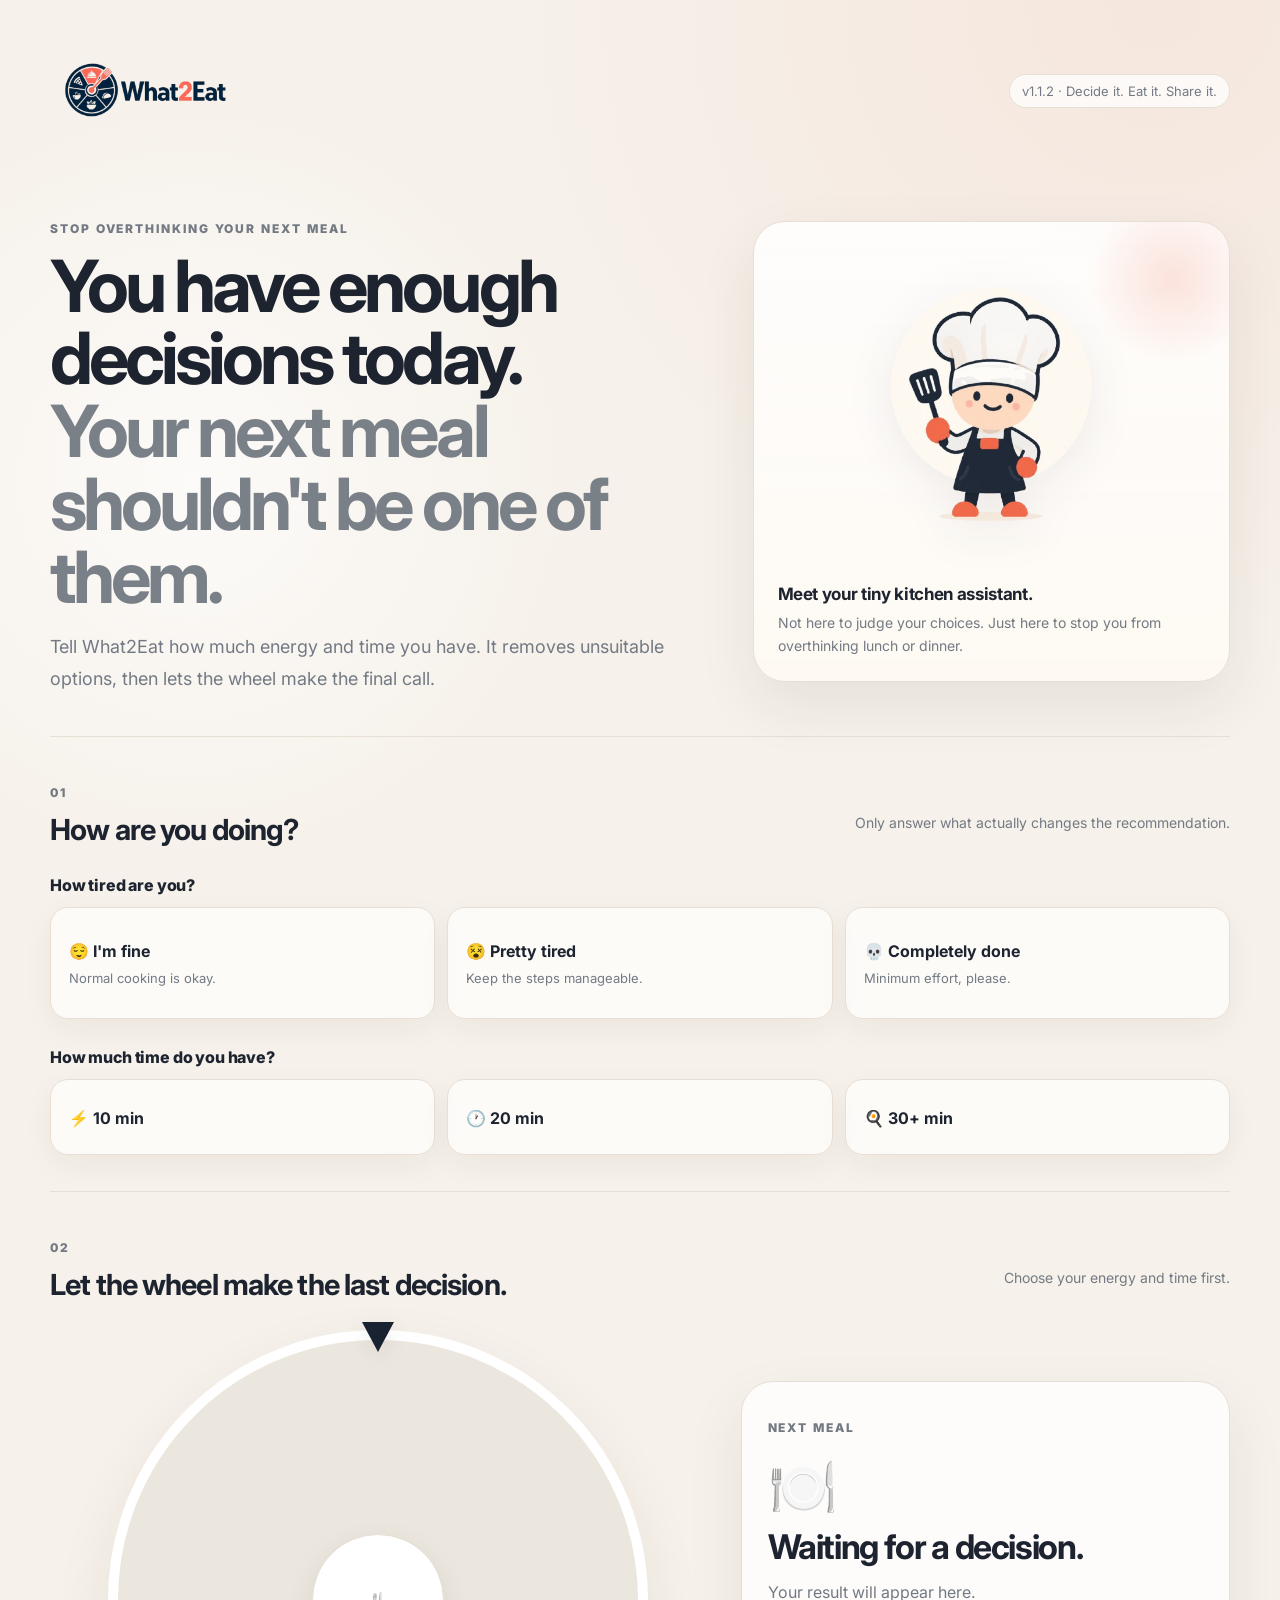
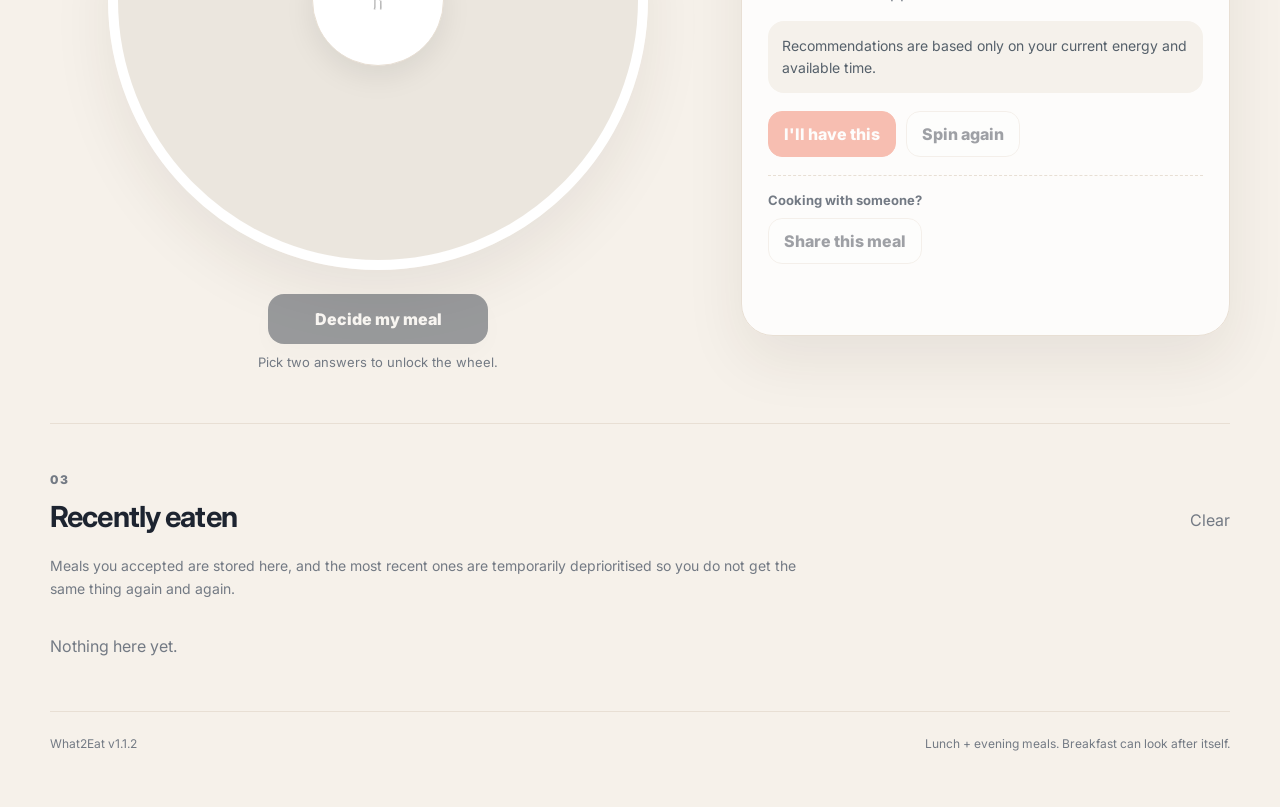
==== commit 93bb1201: "Remove duplicate chef assistant image Removed duplicate chef assistant image from index.html." ====
--- a/index.html
+++ b/index.html
@@ -33,7 +33,13 @@
 
       <aside class="chef-card" aria-label="What2Eat little chef illustration">
         <div class="chef-glow"></div>
-        
+
+        <img
+          src="./chef-assistant.png"
+          alt="What2Eat chef assistant"
+          class="chef-image"
+        >
+
         <div class="chef-caption">
           <strong>Meet your tiny kitchen assistant.</strong>
           <p>Not here to judge your choices. Just here to stop you from overthinking lunch or dinner.</p>
@@ -49,12 +55,6 @@
         </div>
         <p>Only answer what actually changes the recommendation.</p>
       </div>
-      
-      <img
-        src="./chef-assistant.png"
-        alt="What2Eat chef assistant"
-        class="chef-image"
-      >
       
       <div class="question">
         <p class="label">How tired are you?</p>
--- a/style.css
+++ b/style.css
@@ -116,10 +116,13 @@
   background:radial-gradient(circle, rgba(239,106,76,.18), transparent 68%);
   pointer-events:none;
 }
-.chef-figure{
-  display:block;
-  width:min(100%,240px);
-  margin:0 auto 12px;
+.chef-image{
+  display:block;
+  width:min(100%, 260px);
+  height:auto;
+  object-fit:contain;
+  margin:0 auto 14px;
+  filter:drop-shadow(0 10px 22px rgba(24,34,48,.08));
 }
 .chef-caption strong{
   display:block;
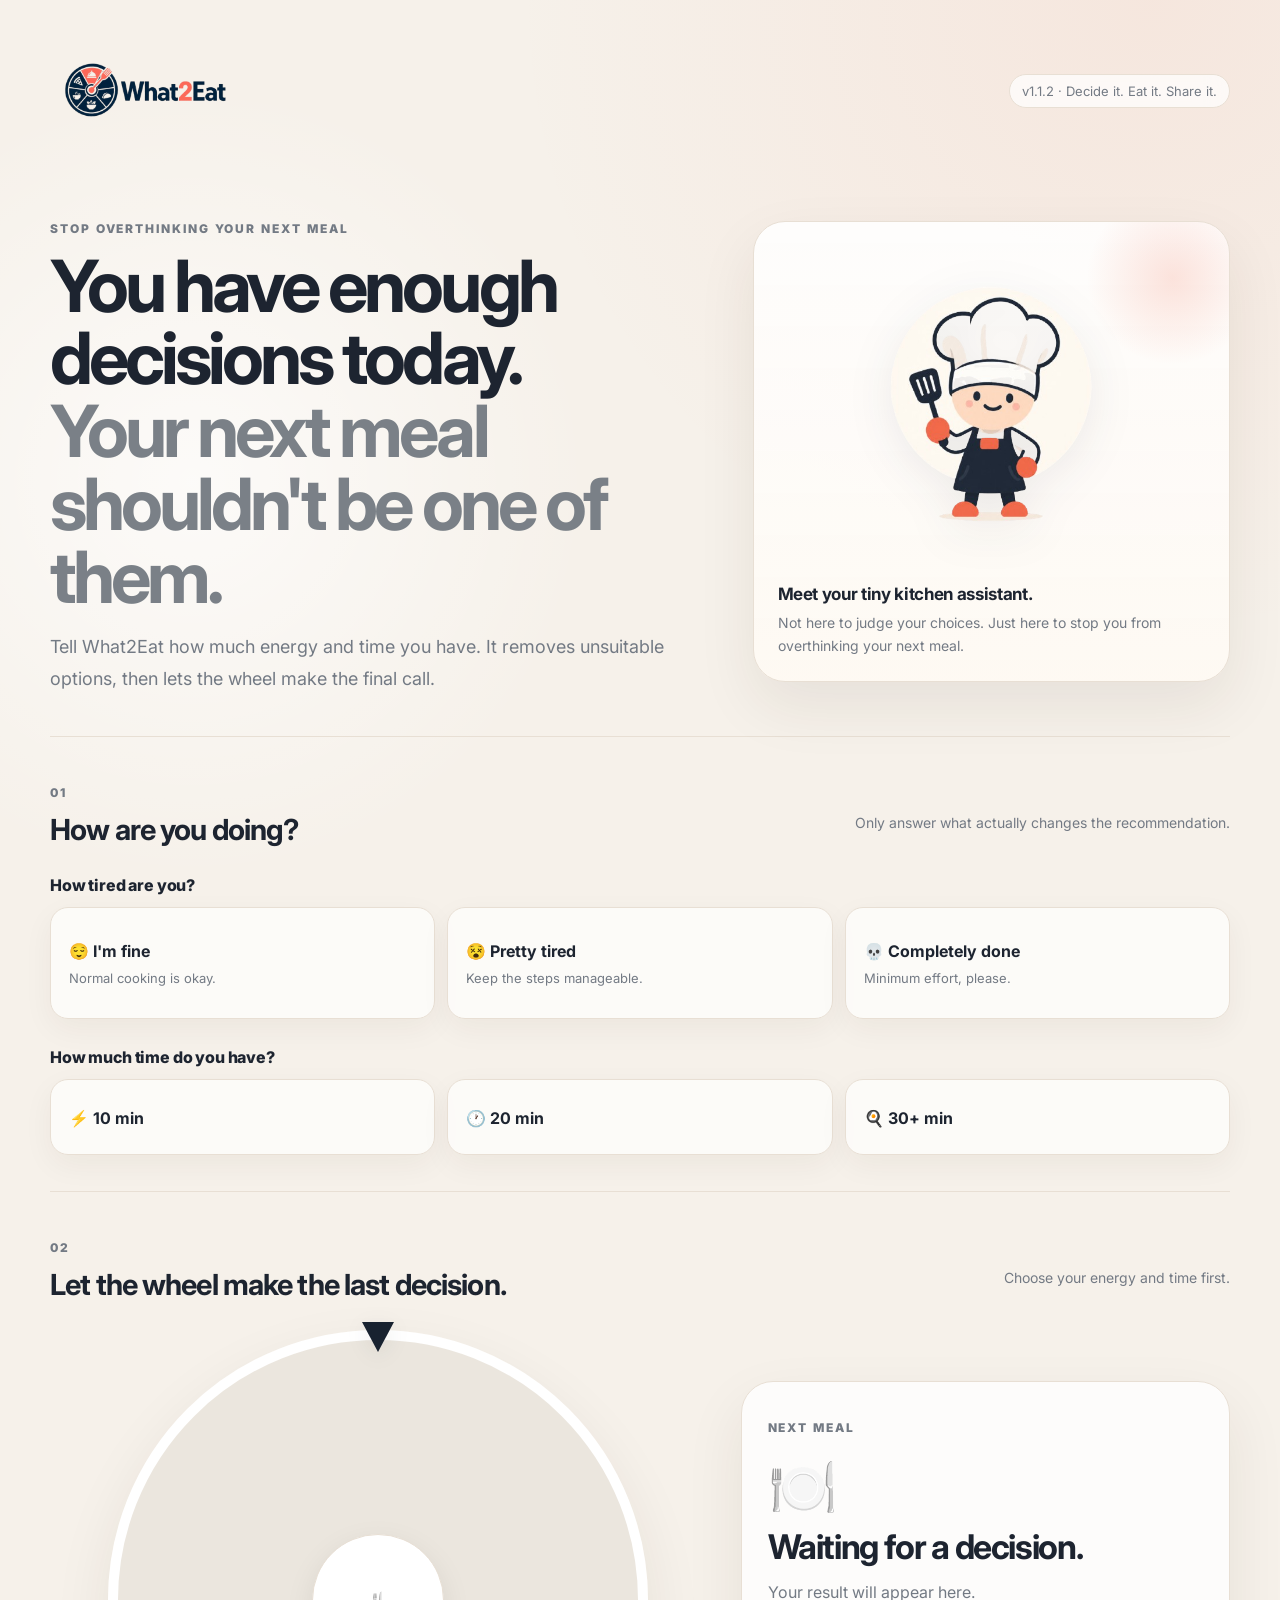
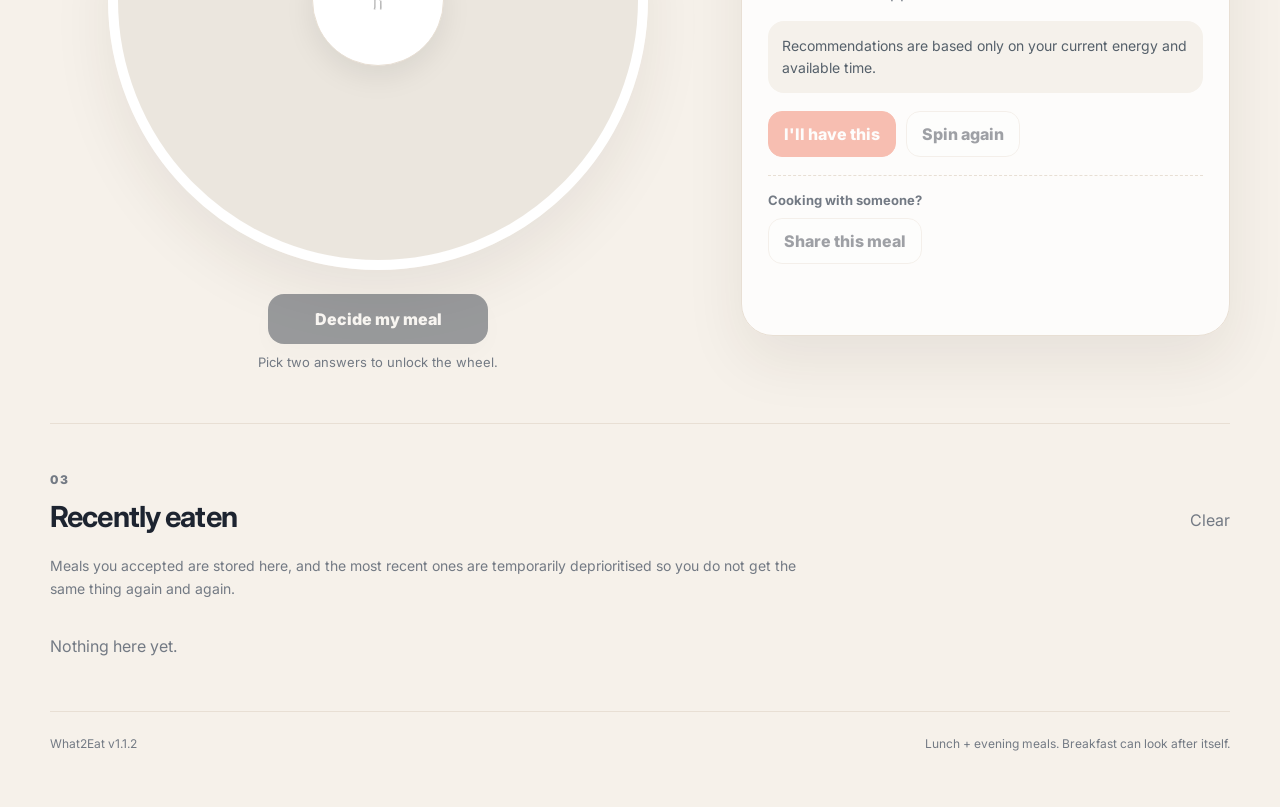
==== commit 3a2e4e14: "Improve HTML formatting and structure Refactor HTML structure for better readability and maintainabi" ====
--- a/index.html
+++ b/index.html
@@ -27,8 +27,16 @@
     <section class="hero">
       <div class="hero-copy">
         <p class="eyebrow">STOP OVERTHINKING YOUR NEXT MEAL</p>
-        <h1>You have enough decisions today.<br><span>Your next meal shouldn't be one of them.</span></h1>
-        <p class="intro">Tell What2Eat how much energy and time you have. It removes unsuitable options, then lets the wheel make the final call.</p>
+        <h1>
+          You have enough decisions today.
+          <br>
+          <span>Your next meal shouldn't be one of them.</span>
+        </h1>
+
+        <p class="intro">
+          Tell What2Eat how much energy and time you have.
+          It removes unsuitable options, then lets the wheel make the final call.
+        </p>
       </div>
 
       <aside class="chef-card" aria-label="What2Eat little chef illustration">
@@ -42,7 +50,10 @@
 
         <div class="chef-caption">
           <strong>Meet your tiny kitchen assistant.</strong>
-          <p>Not here to judge your choices. Just here to stop you from overthinking lunch or dinner.</p>
+          <p>
+            Not here to judge your choices.
+            Just here to stop you from overthinking your next meal.
+          </p>
         </div>
       </aside>
     </section>
@@ -53,20 +64,26 @@
           <p class="step">01</p>
           <h2>How are you doing?</h2>
         </div>
-        <p>Only answer what actually changes the recommendation.</p>
-      </div>
-      
+
+        <p>
+          Only answer what actually changes the recommendation.
+        </p>
+      </div>
+
       <div class="question">
         <p class="label">How tired are you?</p>
+
         <div class="grid three">
           <button class="choice" data-energy="fine" type="button">
             <b>😌 I'm fine</b>
             <span>Normal cooking is okay.</span>
           </button>
+
           <button class="choice" data-energy="tired" type="button">
             <b>😵 Pretty tired</b>
             <span>Keep the steps manageable.</span>
           </button>
+
           <button class="choice" data-energy="done" type="button">
             <b>💀 Completely done</b>
             <span>Minimum effort, please.</span>
@@ -76,10 +93,19 @@
 
       <div class="question">
         <p class="label">How much time do you have?</p>
+
         <div class="grid three">
-          <button class="choice time" data-time="10" type="button"><b>⚡ 10 min</b></button>
-          <button class="choice time" data-time="20" type="button"><b>🕐 20 min</b></button>
-          <button class="choice time" data-time="30plus" type="button"><b>🍳 30+ min</b></button>
+          <button class="choice time" data-time="10" type="button">
+            <b>⚡ 10 min</b>
+          </button>
+
+          <button class="choice time" data-time="20" type="button">
+            <b>🕐 20 min</b>
+          </button>
+
+          <button class="choice time" data-time="30plus" type="button">
+            <b>🍳 30+ min</b>
+          </button>
         </div>
       </div>
     </section>
@@ -90,7 +116,10 @@
           <p class="step">02</p>
           <h2>Let the wheel make the last decision.</h2>
         </div>
-        <p id="matchSummary">Choose your energy and time first.</p>
+
+        <p id="matchSummary">
+          Choose your energy and time first.
+        </p>
       </div>
 
       <div class="layout">
@@ -98,27 +127,78 @@
           <div class="wheelwrap">
             <div class="pointer" aria-hidden="true"></div>
             <div id="wheel" class="wheel"></div>
-              <div class="hub" aria-hidden="true"><span id="hubText">🍴</span></div>
-          </div>
-          <button id="spin" class="primary" type="button" disabled>Decide my meal</button>
-          <p id="status" class="status">Pick two answers to unlock the wheel.</p>
+
+            <div class="hub" aria-hidden="true">
+              <span id="hubText">🍴</span>
+            </div>
+          </div>
+
+          <button
+            id="spin"
+            class="primary"
+            type="button"
+            disabled
+          >
+            Decide my meal
+          </button>
+
+          <p id="status" class="status">
+            Pick two answers to unlock the wheel.
+          </p>
         </div>
 
         <aside class="result">
           <p class="step">NEXT MEAL</p>
-          <div id="emoji" class="emoji">🍽️</div>
-          <h3 id="mealName">Waiting for a decision.</h3>
-          <p id="meta" class="muted">Your result will appear here.</p>
-          <div id="why" class="why">Recommendations are based only on your current energy and available time.</div>
+
+          <div id="emoji" class="emoji">
+            🍽️
+          </div>
+
+          <h3 id="mealName">
+            Waiting for a decision.
+          </h3>
+
+          <p id="meta" class="muted">
+            Your result will appear here.
+          </p>
+
+          <div id="why" class="why">
+            Recommendations are based only on your current energy and available time.
+          </div>
 
           <div class="actions">
-            <button id="accept" class="accept" type="button" disabled>I'll have this</button>
-            <button id="again" class="secondary" type="button" disabled>Spin again</button>
+            <button
+              id="accept"
+              class="accept"
+              type="button"
+              disabled
+            >
+              I'll have this
+            </button>
+
+            <button
+              id="again"
+              class="secondary"
+              type="button"
+              disabled
+            >
+              Spin again
+            </button>
           </div>
 
           <div class="share-panel">
-            <p class="share-label">Cooking with someone?</p>
-            <button id="share" class="share" type="button" disabled>Share this meal</button>
+            <p class="share-label">
+              Cooking with someone?
+            </p>
+
+            <button
+              id="share"
+              class="share"
+              type="button"
+              disabled
+            >
+              Share this meal
+            </button>
           </div>
 
           <p id="message" class="message"></p>
@@ -132,11 +212,25 @@
           <p class="step">03</p>
           <h2>Recently eaten</h2>
         </div>
-        <button id="clear" class="clear" type="button">Clear</button>
-      </div>
-      <p class="recent-copy">Meals you accepted are stored here, and the most recent ones are temporarily deprioritised so you do not get the same thing again and again.</p>
+
+        <button
+          id="clear"
+          class="clear"
+          type="button"
+        >
+          Clear
+        </button>
+      </div>
+
+      <p class="recent-copy">
+        Meals you accepted are stored here, and the most recent ones are
+        temporarily deprioritised so you do not get the same thing again and again.
+      </p>
+
       <div id="history" class="history">
-        <p class="muted">Nothing here yet.</p>
+        <p class="muted">
+          Nothing here yet.
+        </p>
       </div>
     </section>
 
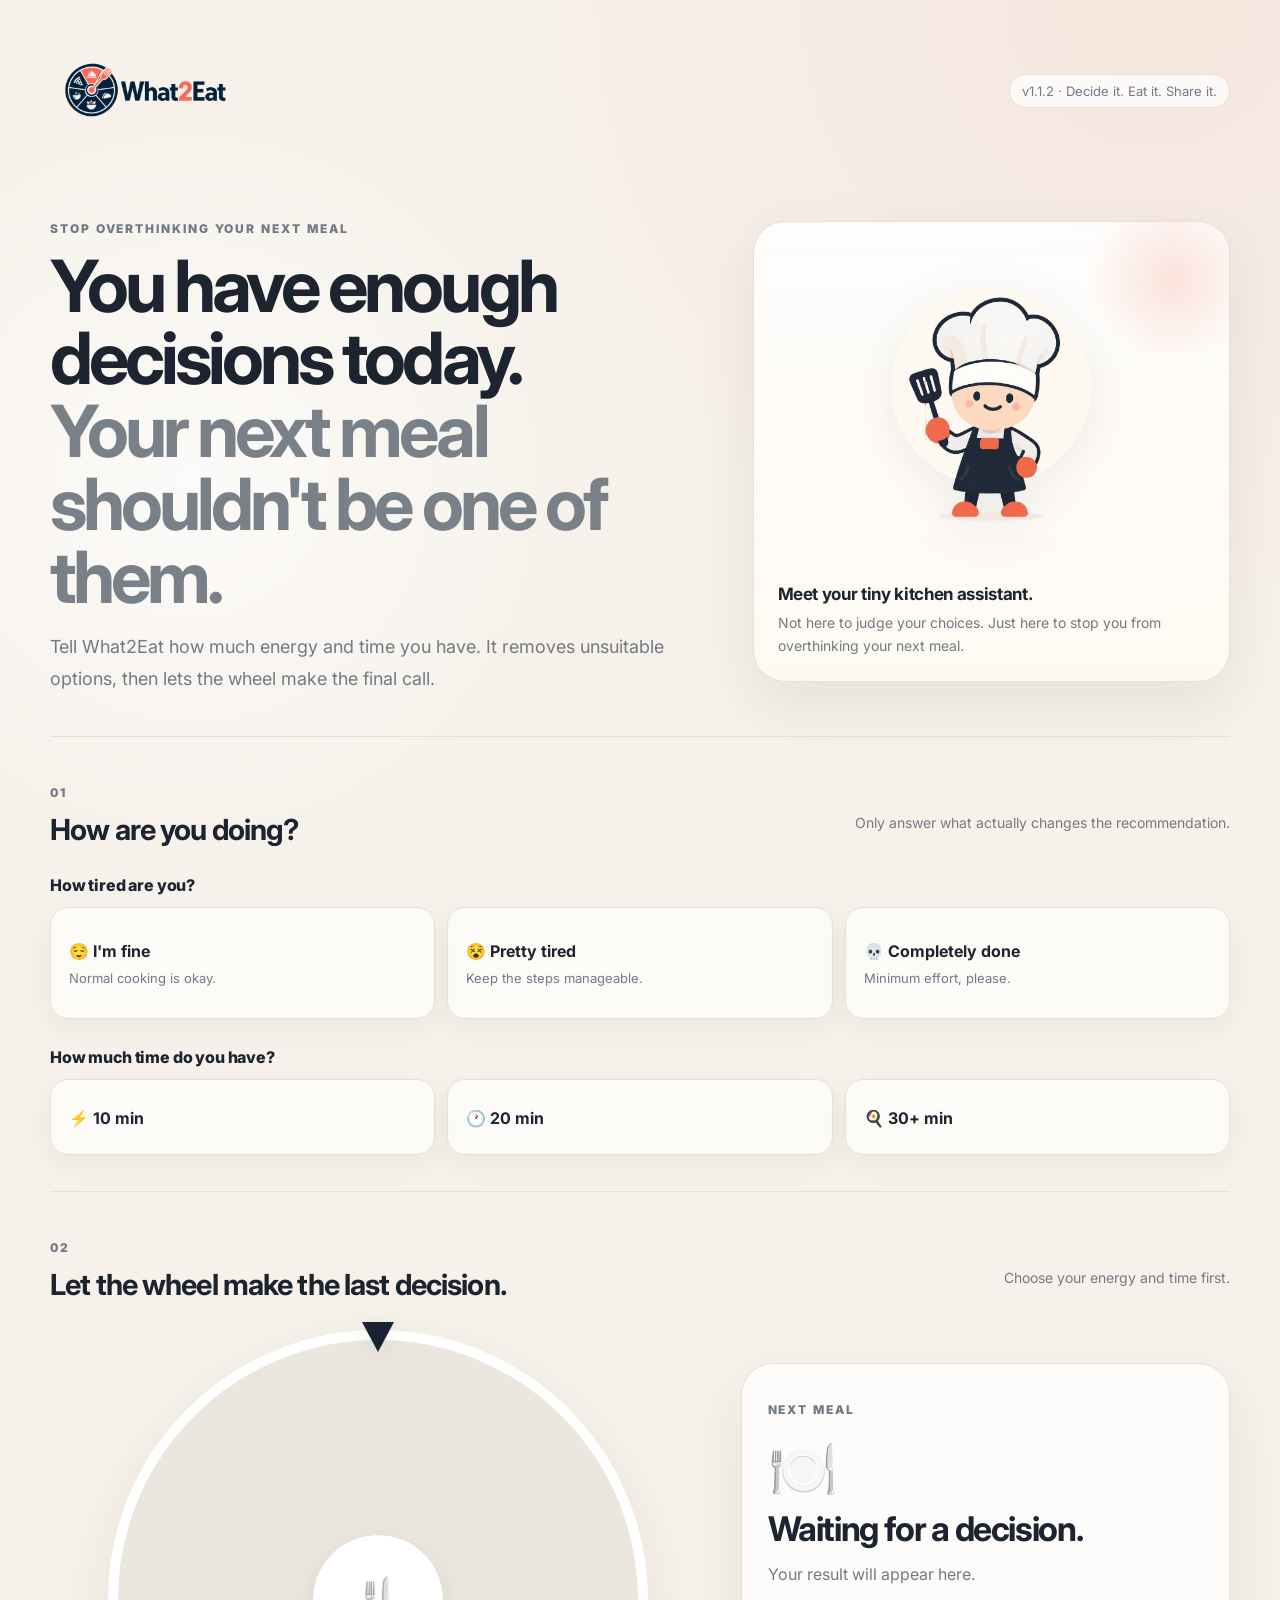
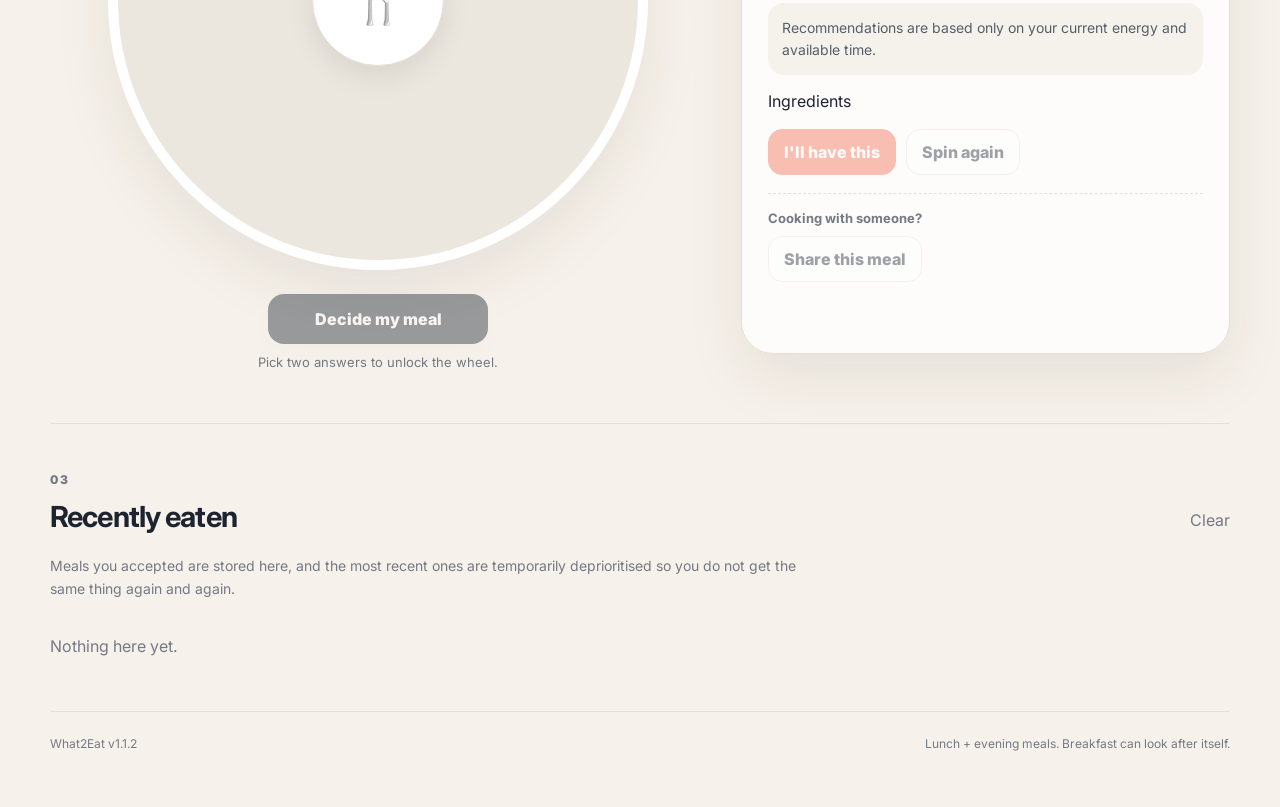
==== commit ac0e1494: "Add ingredients block to index.html Added ingredients block with title and list div." ====
--- a/index.html
+++ b/index.html
@@ -166,6 +166,11 @@
             Recommendations are based only on your current energy and available time.
           </div>
 
+          <div class="ingredients-block">
+            <p class="ingredients-title">Ingredients</p>
+            <div id="ingredients" class="ingredients-list"></div>
+          </div>
+
           <div class="actions">
             <button
               id="accept"
--- a/style.css
+++ b/style.css
@@ -267,6 +267,11 @@
   padding:14px;
   font-weight:850;
 }
+#hubText{
+  font-size:44px;
+  line-height:1;
+  display:inline-block;
+}
 .primary{
   margin-top:24px;
   border:0;
@@ -463,9 +468,12 @@
     min-height:66px;
   }
   .hub{
-    width:106px;
-    height:106px;
-    font-size:13px;
+    width:112px;
+    height:112px;
+  }  
+
+  #hubText{
+    font-size:34px;
   }
   .history{
     grid-template-columns:1fr;
